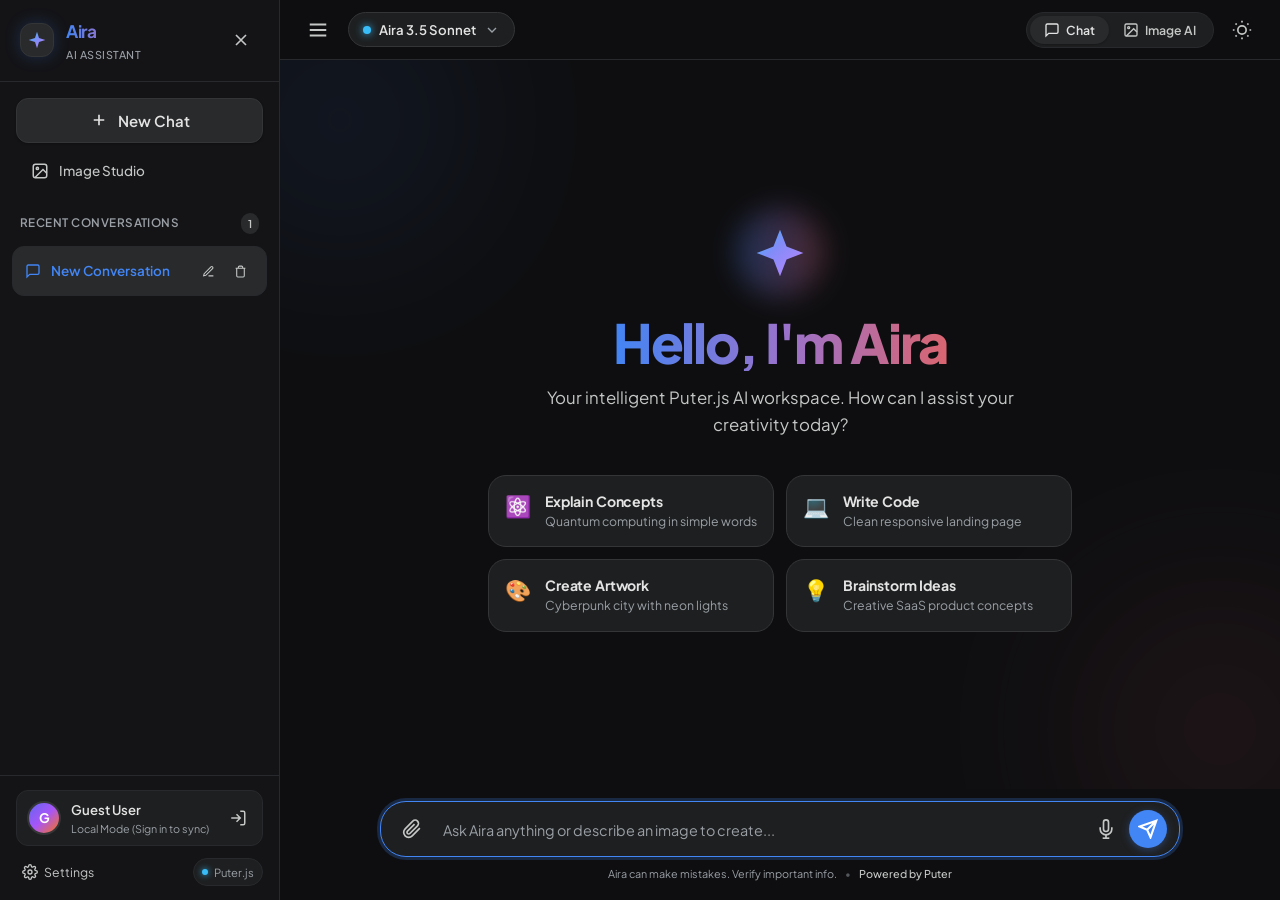
==== index.html @ 578ddb14 "feat: initialize Android project structure Set up the Android module with essential Gradle configura" ====
<!DOCTYPE html>
<html lang="en" data-theme="dark">
<head>
  <meta charset="UTF-8">
  <meta name="viewport" content="width=device-width, initial-scale=1.0, maximum-scale=1.0, user-scalable=no, viewport-fit=cover">
  <title>Aira - Intelligent AI Assistant</title>
  <meta name="description" content="Aira - Modern AI Chat & Image Generation powered by Puter.js by Developer Rauf">
  <meta name="theme-color" content="#0d1117">
  <link rel="preconnect" href="https://fonts.googleapis.com">
  <link rel="preconnect" href="https://fonts.gstatic.com" crossorigin>
  <link href="https://fonts.googleapis.com/css2?family=Plus+Jakarta+Sans:wght@300;400;500;600;700;800&family=JetBrains+Mono:wght@400;500;600&display=swap" rel="stylesheet">
  <!-- Highlight.js for Code Highlighting -->
  <link rel="stylesheet" href="https://cdnjs.cloudflare.com/ajax/libs/highlight.js/11.9.0/styles/github-dark-dimmed.min.css">
  <script src="https://cdnjs.cloudflare.com/ajax/libs/highlight.js/11.9.0/highlight.min.js"></script>
  <!-- Marked.js for Markdown Rendering -->
  <script src="https://cdn.jsdelivr.net/npm/marked/marked.min.js"></script>
  <!-- Puter.js SDK -->
  <script src="https://js.puter.com/v2/"></script>
  <link rel="stylesheet" href="style.css">
</head>
<body>
  <div class="app-layout" id="appLayout">
    <!-- Mobile Sidebar Backdrop -->
    <div class="sidebar-backdrop" id="sidebarBackdrop"></div>

    <!-- LEFT SIDEBAR -->
    <aside class="sidebar" id="sidebar">
      <!-- Sidebar Header -->
      <div class="sidebar-header">
        <div class="brand-container">
          <div class="brand-spark">
            <svg viewBox="0 0 24 24" fill="none" xmlns="http://www.w3.org/2000/svg" class="spark-icon">
              <path d="M12 2L14.4 9.6L22 12L14.4 14.4L12 22L9.6 14.4L2 12L9.6 9.6L12 2Z" fill="url(#sparkGradient)"/>
              <defs>
                <linearGradient id="sparkGradient" x1="2" y1="2" x2="22" y2="22" gradientUnits="userSpaceOnUse">
                  <stop stop-color="#38bdf8"/>
                  <stop offset="0.5" stop-color="#818cf8"/>
                  <stop offset="1" stop-color="#c084fc"/>
                </linearGradient>
              </defs>
            </svg>
          </div>
          <div class="brand-text">
            <div class="brand-title">Aira</div>
            <span class="brand-subtitle">AI Assistant</span>
          </div>
        </div>
        <button class="icon-btn sidebar-close-btn" id="closeSidebarBtn" title="Close sidebar" aria-label="Close sidebar">
          <svg viewBox="0 0 24 24" width="20" height="20" stroke="currentColor" stroke-width="2" fill="none"><path d="M18 6L6 18M6 6l12 12"/></svg>
        </button>
      </div>

      <!-- Action Buttons -->
      <div class="sidebar-actions">
        <button class="new-chat-btn" id="newChatBtn" data-test-tag="new_chat_button">
          <svg viewBox="0 0 24 24" width="18" height="18" fill="none" stroke="currentColor" stroke-width="2.2"><path d="M12 5v14M5 12h14"/></svg>
          <span>New Chat</span>
        </button>
        <button class="quick-action-btn" id="sidebarImageGenBtn" title="Create Images with AI">
          <svg viewBox="0 0 24 24" width="18" height="18" fill="none" stroke="currentColor" stroke-width="2"><rect x="3" y="3" width="18" height="18" rx="3"/><circle cx="8.5" cy="8.5" r="1.5"/><path d="M21 15l-5-5L5 21"/></svg>
          <span>Image Studio</span>
        </button>
      </div>

      <!-- Chat History Section -->
      <div class="sidebar-section-title">
        <span>Recent Conversations</span>
        <span class="chat-count-badge" id="chatCountBadge">0</span>
      </div>

      <div class="conversations-list" id="conversationsList">
        <!-- Dynamic conversations loaded here -->
        <div class="empty-history" id="emptyHistory">
          <svg viewBox="0 0 24 24" width="28" height="28" stroke="currentColor" stroke-width="1.5" fill="none" opacity="0.4"><path d="M21 15a2 2 0 0 1-2 2H7l-4 4V5a2 2 0 0 1 2-2h14a2 2 0 0 1 2 2z"/></svg>
          <p>No conversations yet</p>
          <small>Start chatting with Aira</small>
        </div>
      </div>

      <!-- Sidebar Footer / Account -->
      <div class="sidebar-footer">
        <div class="user-profile-card" id="userProfileCard">
          <div class="user-avatar" id="userAvatar">
            <span id="userAvatarLetter">A</span>
          </div>
          <div class="user-info">
            <div class="user-name" id="userName">Guest User</div>
            <div class="user-status" id="userStatus">Puter Cloud Offline</div>
          </div>
          <button class="icon-btn sm" id="authActionBtn" title="Sign In / Account" aria-label="Account">
            <svg viewBox="0 0 24 24" width="18" height="18" stroke="currentColor" stroke-width="2" fill="none"><path d="M15 3h4a2 2 0 0 1 2 2v14a2 2 0 0 1-2 2h-4M10 17l5-5-5-5M15 12H3"/></svg>
          </button>
        </div>

        <div class="sidebar-bottom-row">
          <button class="footer-action-btn" id="openSettingsBtn" data-test-tag="settings_button">
            <svg viewBox="0 0 24 24" width="16" height="16" stroke="currentColor" stroke-width="2" fill="none"><circle cx="12" cy="12" r="3"/><path d="M19.4 15a1.65 1.65 0 0 0 .33 1.82l.06.06a2 2 0 0 1 0 2.83 2 2 0 0 1-2.83 0l-.06-.06a1.65 1.65 0 0 0-1.82-.33 1.65 1.65 0 0 0-1 1.51V21a2 2 0 0 1-2 2 2 2 0 0 1-2-2v-.09A1.65 1.65 0 0 0 9 19.4a1.65 1.65 0 0 0-1.82.33l-.06.06a2 2 0 0 1-2.83 0 2 2 0 0 1 0-2.83l.06-.06a1.65 1.65 0 0 0 .33-1.82 1.65 1.65 0 0 0-1.51-1H3a2 2 0 0 1-2-2 2 2 0 0 1 2-2h.09A1.65 1.65 0 0 0 4.6 9a1.65 1.65 0 0 0-.33-1.82l-.06-.06a2 2 0 0 1 0-2.83 2 2 0 0 1 2.83 0l.06.06a1.65 1.65 0 0 0 1.82.33H9a1.65 1.65 0 0 0 1-1.51V3a2 2 0 0 1 2-2 2 2 0 0 1 2 2v.09a1.65 1.65 0 0 0 1 1.51 1.65 1.65 0 0 0 1.82-.33l.06-.06a2 2 0 0 1 2.83 0 2 2 0 0 1 0 2.83l-.06.06a1.65 1.65 0 0 0-.33 1.82V9a1.65 1.65 0 0 0 1.51 1H21a2 2 0 0 1 2 2 2 2 0 0 1-2 2h-.09a1.65 1.65 0 0 0-1.51 1z"/></svg>
            <span>Settings</span>
          </button>
          <a href="https://developer.puter.com" target="_blank" rel="noopener noreferrer" class="puter-badge" title="Powered by Puter.js">
            <span class="puter-dot"></span>
            <span>Puter.js</span>
          </a>
        </div>
      </div>
    </aside>

    <!-- MAIN CHAT AREA -->
    <main class="main-content">
      <!-- Top Navbar -->
      <header class="top-nav">
        <div class="top-nav-left">
          <button class="icon-btn mobile-menu-btn" id="openSidebarBtn" aria-label="Open sidebar" data-test-tag="menu_button">
            <svg viewBox="0 0 24 24" width="22" height="22" stroke="currentColor" stroke-width="2" fill="none"><path d="M3 12h18M3 6h18M3 18h18"/></svg>
          </button>
          
          <!-- Model Selector Pill -->
          <div class="model-picker-dropdown" id="modelPickerContainer">
            <button class="model-select-btn" id="modelSelectBtn" data-test-tag="model_selector_button">
              <span class="model-indicator-glow"></span>
              <span class="model-current-name" id="currentModelDisplay">Aira 3.1 Pro</span>
              <svg viewBox="0 0 24 24" width="16" height="16" stroke="currentColor" stroke-width="2" fill="none" class="dropdown-chevron"><path d="M6 9l6 6 6-6"/></svg>
            </button>

            <!-- Dropdown Menu -->
            <div class="model-menu" id="modelMenu">
              <div class="model-menu-header">Select Aira Engine</div>
              <div class="model-options" id="modelOptionsList">
                <!-- Dynamically generated model options -->
              </div>
            </div>
          </div>
        </div>

        <div class="top-nav-right">
          <!-- Mode Tabs (Chat vs Image Studio) -->
          <div class="mode-tabs">
            <button class="mode-tab active" id="modeChatTab">
              <svg viewBox="0 0 24 24" width="16" height="16" stroke="currentColor" stroke-width="2" fill="none"><path d="M21 15a2 2 0 0 1-2 2H7l-4 4V5a2 2 0 0 1 2-2h14a2 2 0 0 1 2 2z"/></svg>
              <span>Chat</span>
            </button>
            <button class="mode-tab" id="modeImageTab">
              <svg viewBox="0 0 24 24" width="16" height="16" stroke="currentColor" stroke-width="2" fill="none"><rect x="3" y="3" width="18" height="18" rx="2"/><circle cx="8.5" cy="8.5" r="1.5"/><path d="M21 15l-5-5L5 21"/></svg>
              <span>Image AI</span>
            </button>
          </div>

          <button class="icon-btn theme-toggle-btn" id="themeToggleBtn" title="Toggle Theme" aria-label="Toggle Theme">
            <svg class="sun-icon" viewBox="0 0 24 24" width="20" height="20" stroke="currentColor" stroke-width="2" fill="none"><circle cx="12" cy="12" r="5"/><path d="M12 1v2M12 21v2M4.22 4.22l1.42 1.42M18.36 18.36l1.42 1.42M1 12h2M21 12h2M4.22 19.78l1.42-1.42M18.36 5.64l1.42-1.42"/></svg>
            <svg class="moon-icon" viewBox="0 0 24 24" width="20" height="20" stroke="currentColor" stroke-width="2" fill="none"><path d="M21 12.79A9 9 0 1 1 11.21 3 7 7 0 0 0 21 12.79z"/></svg>
          </button>
        </div>
      </header>

      <!-- Scrollable Message Canvas -->
      <div class="chat-canvas" id="chatCanvas">
        <!-- WELCOME HERO VIEW (Shown when no messages in active chat) -->
        <div class="welcome-container" id="welcomeContainer">
          <div class="welcome-spark-hero">
            <div class="spark-pulse-ring"></div>
            <svg viewBox="0 0 24 24" fill="none" class="welcome-spark-svg">
              <path d="M12 2L14.8 9.2L22 12L14.8 14.8L12 22L9.2 14.8L2 12L9.2 9.2L12 2Z" fill="url(#heroSparkGrad)"/>
              <defs>
                <linearGradient id="heroSparkGrad" x1="2" y1="2" x2="22" y2="22" gradientUnits="userSpaceOnUse">
                  <stop stop-color="#38bdf8"/>
                  <stop offset="0.4" stop-color="#818cf8"/>
                  <stop offset="1" stop-color="#c084fc"/>
                </linearGradient>
              </defs>
            </svg>
          </div>
          
          <h1 class="welcome-title">
            <span class="gradient-text">Hello, I'm Aira</span>
          </h1>
          <p class="welcome-subtitle">Your intelligent Puter.js AI workspace. How can I assist your creativity today?</p>

          <!-- Suggestion Cards -->
          <div class="suggestion-grid">
            <button class="suggestion-card" data-prompt="Explain quantum computing simply with real-world analogies">
              <div class="suggestion-icon">⚛️</div>
              <div class="suggestion-text">
                <div class="suggestion-heading">Explain Concepts</div>
                <div class="suggestion-desc">Quantum computing in simple words</div>
              </div>
            </button>
            <button class="suggestion-card" data-prompt="Write a modern responsive landing page layout in HTML and Tailwind CSS">
              <div class="suggestion-icon">💻</div>
              <div class="suggestion-text">
                <div class="suggestion-heading">Write Code</div>
                <div class="suggestion-desc">Clean responsive landing page</div>
              </div>
            </button>
            <button class="suggestion-card" data-prompt="Generate an ethereal futuristic cyberpunk city at dusk with neon lights and flying cars" data-mode="image">
              <div class="suggestion-icon">🎨</div>
              <div class="suggestion-text">
                <div class="suggestion-heading">Create Artwork</div>
                <div class="suggestion-desc">Cyberpunk city with neon lights</div>
              </div>
            </button>
            <button class="suggestion-card" data-prompt="Help me brainstorm 5 innovative SaaS business ideas for AI automation">
              <div class="suggestion-icon">💡</div>
              <div class="suggestion-text">
                <div class="suggestion-heading">Brainstorm Ideas</div>
                <div class="suggestion-desc">Creative SaaS product concepts</div>
              </div>
            </button>
          </div>
        </div>

        <!-- ACTIVE MESSAGES CONTAINER -->
        <div class="messages-container" id="messagesContainer">
          <!-- Messages will be dynamically rendered here -->
        </div>

        <!-- IMAGE GENERATION STUDIO VIEW -->
        <div class="image-studio-container" id="imageStudioContainer" style="display: none;">
          <div class="image-studio-header">
            <div class="studio-badge">
              <svg viewBox="0 0 24 24" width="16" height="16" fill="none" stroke="currentColor" stroke-width="2"><path d="M12 2v20M17 5H9.5a3.5 3.5 0 0 0 0 7h5a3.5 3.5 0 0 1 0 7H6"/></svg>
              <span>Puter txt2img Engine</span>
            </div>
            <h2>Aira Image Studio</h2>
            <p>Generate high quality visual assets directly to Puter Cloud storage.</p>
          </div>

          <div class="image-generator-form">
            <div class="img-prompt-box">
              <textarea id="imgPromptInput" placeholder="Describe the image you want to create in vivid detail..." rows="3"></textarea>
              <div class="img-prompt-actions">
                <div class="style-presets">
                  <button type="button" class="preset-pill active" data-style="">✨ Default</button>
                  <button type="button" class="preset-pill" data-style=", photorealistic, 8k resolution, cinematic lighting">📸 Photo</button>
                  <button type="button" class="preset-pill" data-style=", digital art, concept art, trending on artstation">🎨 Digital Art</button>
                  <button type="button" class="preset-pill" data-style=", 3D render, octane render, unreal engine 5">🧊 3D Render</button>
                  <button type="button" class="preset-pill" data-style=", anime style, vibrant colors, studio ghibli aesthetic">🌸 Anime</button>
                </div>
                <button class="primary-btn" id="generateImgBtn" data-test-tag="generate_image_button">
                  <svg viewBox="0 0 24 24" width="18" height="18" fill="none" stroke="currentColor" stroke-width="2"><polygon points="13 2 3 14 12 14 11 22 21 10 12 10 13 2"/></svg>
                  <span>Generate Image</span>
                </button>
              </div>
            </div>
          </div>

          <!-- Studio Gallery -->
          <div class="studio-gallery-section">
            <div class="gallery-title-bar">
              <h3>Generated Creations</h3>
              <span class="gallery-count" id="galleryCount">0 images</span>
            </div>
            <div class="image-gallery-grid" id="imageGalleryGrid">
              <!-- Dynamically populated -->
              <div class="empty-gallery" id="emptyGallery">
                <svg viewBox="0 0 24 24" width="36" height="36" stroke="currentColor" stroke-width="1.5" fill="none" opacity="0.3"><rect x="3" y="3" width="18" height="18" rx="2"/><circle cx="8.5" cy="8.5" r="1.5"/><path d="M21 15l-5-5L5 21"/></svg>
                <p>No generated images yet</p>
                <small>Enter a prompt above to create artwork with Puter.ai</small>
              </div>
            </div>
          </div>
        </div>
      </div>

      <!-- VOICE INPUT STATUS OVERLAY -->
      <div class="voice-status-bar" id="voiceStatusBar" style="display: none;">
        <div class="voice-wave-container">
          <div class="voice-bar"></div>
          <div class="voice-bar"></div>
          <div class="voice-bar"></div>
          <div class="voice-bar"></div>
          <div class="voice-bar"></div>
        </div>
        <span class="voice-status-text" id="voiceStatusText">Listening to your voice...</span>
        <button class="voice-stop-btn" id="cancelVoiceBtn" title="Stop listening">
          <svg viewBox="0 0 24 24" width="16" height="16" fill="currentColor"><rect x="6" y="6" width="12" height="12" rx="2"/></svg>
          <span>Done</span>
        </button>
      </div>

      <!-- COMPOSER BAR -->
      <div class="composer-container">
        <!-- Attachment Previews -->
        <div class="attachment-preview-bar" id="attachmentPreviewBar" style="display: none;">
          <div class="preview-thumbnail-wrap">
            <img id="imagePreviewThumb" src="" alt="Uploaded image">
            <button class="remove-attachment-btn" id="removeAttachmentBtn" title="Remove image">
              <svg viewBox="0 0 24 24" width="14" height="14" stroke="currentColor" stroke-width="2.5" fill="none"><path d="M18 6L6 18M6 6l12 12"/></svg>
            </button>
          </div>
          <span class="attachment-name" id="attachmentName">image.png</span>
        </div>

        <div class="composer-input-box">
          <!-- Hidden File Input for Image understanding -->
          <input type="file" id="fileUploadInput" accept="image/*" style="display: none;">
          
          <button class="composer-btn" id="attachFileBtn" title="Attach Image for OCR/Vision" aria-label="Attach Image" data-test-tag="attachment_button">
            <svg viewBox="0 0 24 24" width="20" height="20" stroke="currentColor" stroke-width="2" fill="none"><path d="M21.44 11.05l-9.19 9.19a6 6 0 0 1-8.49-8.49l9.19-9.19a4 4 0 0 1 5.66 5.66l-9.2 9.19a2 2 0 0 1-2.83-2.83l8.49-8.48"/></svg>
          </button>

          <!-- Main Chat Textarea -->
          <textarea 
            id="chatInput" 
            class="composer-textarea" 
            placeholder="Ask Aira anything or describe an image to create..." 
            rows="1" 
            data-test-tag="message_input"
          ></textarea>

          <div class="composer-actions-right">
            <!-- Voice Microphone Button -->
            <button class="composer-btn mic-btn" id="micBtn" title="Voice Input (Speech-to-Text)" aria-label="Microphone" data-test-tag="microphone_button">
              <svg viewBox="0 0 24 24" width="20" height="20" stroke="currentColor" stroke-width="2" fill="none"><path d="M12 1a3 3 0 0 0-3 3v8a3 3 0 0 0 6 0V4a3 3 0 0 0-3-3z"/><path d="M19 10v2a7 7 0 0 1-14 0v-2"/><line x1="12" y1="19" x2="12" y2="23"/><line x1="8" y1="23" x2="16" y2="23"/></svg>
            </button>

            <!-- Send / Stop Generation Button -->
            <button class="composer-btn send-btn" id="sendBtn" title="Send message" aria-label="Send message" data-test-tag="send_button">
              <svg class="send-icon" viewBox="0 0 24 24" width="20" height="20" fill="none" stroke="currentColor" stroke-width="2.5"><path d="M22 2L11 13M22 2l-7 20-4-9-9-4 20-7z"/></svg>
              <svg class="stop-icon" viewBox="0 0 24 24" width="18" height="18" fill="currentColor" style="display: none;"><rect x="5" y="5" width="14" height="14" rx="2"/></svg>
            </button>
          </div>
        </div>

        <!-- Composer Footer -->
        <div class="composer-footer-text">
          <span>Aira can make mistakes. Verify important info.</span>
          <span class="footer-separator">•</span>
          <a href="https://developer.puter.com" target="_blank" rel="noopener noreferrer" class="footer-puter-link">Powered by Puter</a>
        </div>
      </div>
    </main>
  </div>

  <!-- LIGHTBOX MODAL FOR IMAGES -->
  <div class="lightbox-modal" id="lightboxModal" style="display: none;">
    <div class="lightbox-backdrop" id="lightboxBackdrop"></div>
    <div class="lightbox-content">
      <button class="icon-btn lightbox-close-btn" id="lightboxCloseBtn" title="Close" aria-label="Close">
        <svg viewBox="0 0 24 24" width="20" height="20" stroke="currentColor" stroke-width="2" fill="none"><path d="M18 6L6 18M6 6l12 12"/></svg>
      </button>
      <img id="lightboxImg" src="" alt="Full view">
      <div class="lightbox-actions">
        <span class="lightbox-prompt" id="lightboxPrompt"></span>
        <button class="primary-btn sm" id="lightboxDownloadBtn">
          <svg viewBox="0 0 24 24" width="16" height="16" stroke="currentColor" stroke-width="2" fill="none"><path d="M21 15v4a2 2 0 0 1-2 2H5a2 2 0 0 1-2-2v-4M7 10l5 5 5-5M12 15V3"/></svg>
          <span>Download</span>
        </button>
      </div>
    </div>
  </div>

  <!-- SETTINGS MODAL -->
  <div class="modal-overlay" id="settingsModal" style="display: none;">
    <div class="modal-card">
      <div class="modal-header">
        <div class="modal-title-wrap">
          <svg viewBox="0 0 24 24" width="20" height="20" stroke="currentColor" stroke-width="2" fill="none"><circle cx="12" cy="12" r="3"/><path d="M19.4 15a1.65 1.65 0 0 0 .33 1.82l.06.06a2 2 0 0 1 0 2.83 2 2 0 0 1-2.83 0l-.06-.06a1.65 1.65 0 0 0-1.82-.33 1.65 1.65 0 0 0-1 1.51V21a2 2 0 0 1-2 2 2 2 0 0 1-2-2v-.09A1.65 1.65 0 0 0 9 19.4a1.65 1.65 0 0 0-1.82.33l-.06.06a2 2 0 0 1-2.83 0 2 2 0 0 1 0-2.83l.06-.06a1.65 1.65 0 0 0 .33-1.82 1.65 1.65 0 0 0-1.51-1H3a2 2 0 0 1-2-2 2 2 0 0 1 2-2h.09A1.65 1.65 0 0 0 4.6 9a1.65 1.65 0 0 0-.33-1.82l-.06-.06a2 2 0 0 1 0-2.83 2 2 0 0 1 2.83 0l.06.06a1.65 1.65 0 0 0 1.82.33H9a1.65 1.65 0 0 0 1-1.51V3a2 2 0 0 1 2-2 2 2 0 0 1 2 2v.09a1.65 1.65 0 0 0 1 1.51 1.65 1.65 0 0 0 1.82-.33l.06-.06a2 2 0 0 1 2.83 0 2 2 0 0 1 0 2.83l-.06.06a1.65 1.65 0 0 0-.33 1.82V9a1.65 1.65 0 0 0 1.51 1H21a2 2 0 0 1 2 2 2 2 0 0 1-2 2h-.09a1.65 1.65 0 0 0-1.51 1z"/></svg>
          <h3>Settings & Preferences</h3>
        </div>
        <button class="icon-btn modal-close-btn" id="closeSettingsModalBtn" title="Close" aria-label="Close">
          <svg viewBox="0 0 24 24" width="18" height="18" stroke="currentColor" stroke-width="2" fill="none"><path d="M18 6L6 18M6 6l12 12"/></svg>
        </button>
      </div>

      <div class="modal-body">
        <!-- Tab 1: Puter Cloud & Account -->
        <div class="settings-section">
          <h4 class="section-heading">Puter Account & Cloud Sync</h4>
          <div class="account-status-box" id="accountStatusBox">
            <div class="account-avatar-large" id="settingsAvatarLarge">A</div>
            <div class="account-details">
              <div class="account-name-lg" id="settingsUserName">Guest (Local Mode)</div>
              <div class="account-sub" id="settingsUserStatus">Sign in with Puter to sync chats across devices</div>
            </div>
            <button class="primary-btn sm" id="settingsAuthBtn">Sign In with Puter</button>
          </div>
        </div>

        <!-- Tab 2: Appearance & Theme -->
        <div class="settings-section">
          <h4 class="section-heading">Appearance</h4>
          <div class="setting-row">
            <div>
              <div class="setting-label">Theme Mode</div>
              <div class="setting-hint">Choose between dark, light, or system appearance</div>
            </div>
            <div class="theme-picker-group">
              <button class="theme-choice-btn active" data-theme-val="dark">Dark</button>
              <button class="theme-choice-btn" data-theme-val="light">Light</button>
              <button class="theme-choice-btn" data-theme-val="system">System</button>
            </div>
          </div>
        </div>

        <!-- Tab 3: Default AI Model -->
        <div class="settings-section">
          <h4 class="section-heading">Default AI Engine</h4>
          <div class="setting-row">
            <div>
              <div class="setting-label">Selected Model</div>
              <div class="setting-hint">Puter.ai engine utilized for new conversations</div>
            </div>
            <select class="settings-select" id="settingsDefaultModelSelect">
              <!-- Dynamically filled -->
            </select>
          </div>
          <div class="setting-row">
            <div>
              <div class="setting-label">System Persona</div>
              <div class="setting-hint">Custom instructions to shape Aira's behavior</div>
            </div>
          </div>
          <textarea class="settings-textarea" id="settingsSystemPrompt" rows="2" placeholder="e.g., You are Aira, a brilliant, concise, and helpful AI assistant..."></textarea>
        </div>

        <!-- Tab 4: Voice & Speech -->
        <div class="settings-section">
          <h4 class="section-heading">Voice & Audio</h4>
          <div class="setting-row">
            <div>
              <div class="setting-label">Auto-Play Voice Responses</div>
              <div class="setting-hint">Automatically speak AI responses via Puter txt2speech</div>
            </div>
            <label class="toggle-switch">
              <input type="checkbox" id="settingsAutoSpeechToggle">
              <span class="slider"></span>
            </label>
          </div>
          <div class="setting-row">
            <div>
              <div class="setting-label">Voice Speech Rate</div>
              <div class="setting-hint" id="speechRateLabel">1.0x Normal Speed</div>
            </div>
            <input type="range" min="0.75" max="1.5" step="0.05" value="1.0" class="range-slider" id="settingsSpeechRate">
          </div>
        </div>

        <!-- Tab 5: Data & Storage -->
        <div class="settings-section">
          <h4 class="section-heading">Cloud Storage & Data Management</h4>
          <div class="data-actions-grid">
            <button class="secondary-btn" id="exportDataBtn">
              <svg viewBox="0 0 24 24" width="16" height="16" stroke="currentColor" stroke-width="2" fill="none"><path d="M21 15v4a2 2 0 0 1-2 2H5a2 2 0 0 1-2-2v-4M7 10l5 5 5-5M12 15V3"/></svg>
              <span>Export Chats (JSON)</span>
            </button>
            <button class="secondary-btn" id="syncPuterKvBtn">
              <svg viewBox="0 0 24 24" width="16" height="16" stroke="currentColor" stroke-width="2" fill="none"><path d="M21.5 2v6h-6M21.34 15.57a10 10 0 1 1-.57-8.38l5.67-5.67"/></svg>
              <span>Sync with Puter KV</span>
            </button>
          </div>
          <div class="setting-row danger-row">
            <div>
              <div class="setting-label danger-text">Clear All Conversations</div>
              <div class="setting-hint">Permanently delete all chat histories</div>
            </div>
            <button class="danger-btn sm" id="clearAllChatsBtn">Clear All</button>
          </div>
        </div>

        <!-- Tab 6: About Aira -->
        <div class="settings-section about-section">
          <h4 class="section-heading">About Aira</h4>
          <div class="about-card">
            <div class="about-header">
              <div class="brand-spark sm">
                <svg viewBox="0 0 24 24" fill="none" class="spark-icon"><path d="M12 2L14.4 9.6L22 12L14.4 14.4L12 22L9.6 14.4L2 12L9.6 9.6L12 2Z" fill="url(#aboutSparkGrad)"/><defs><linearGradient id="aboutSparkGrad" x1="2" y1="2" x2="22" y2="22" gradientUnits="userSpaceOnUse"><stop stop-color="#38bdf8"/><stop offset="1" stop-color="#c084fc"/></linearGradient></defs></svg>
              </div>
              <div>
                <strong>Aira AI Assistant v1.0.0</strong>
                <div class="developer-tag">Developer: <span>Rauf</span></div>
              </div>
            </div>
            <p class="about-text">Aira is a modern AI workspace powered by the official Puter.js SDK. Provides real-time streaming conversations, multi-model selection, voice input/output, OCR vision analysis, image synthesis, and cloud storage.</p>
            <div class="about-links">
              <a href="https://developer.puter.com" target="_blank" rel="noopener noreferrer" class="link-btn">Puter.js Documentation</a>
              <a href="https://puter.com" target="_blank" rel="noopener noreferrer" class="link-btn">Puter Cloud</a>
            </div>
          </div>
        </div>
      </div>
    </div>
  </div>

  <!-- TOAST NOTIFICATION CONTAINER -->
  <div class="toast-container" id="toastContainer"></div>

  <script src="app.js"></script>
</body>
</html>
---- style.css ----
/* ==========================================================================
   AIRA AI - GOOGLE GEMINI INSPIRED MODERN STYLESHEET
   Developer: Rauf | Powered by Puter.js
   ========================================================================== */

:root {
  --font-sans: 'Plus Jakarta Sans', -apple-system, BlinkMacSystemFont, 'Segoe UI', Roboto, sans-serif;
  --font-mono: 'JetBrains Mono', Consolas, Monaco, monospace;

  /* Color Palette - Bold Typography Dark Theme (Default) */
  --bg-app: #0E0E10;
  --bg-sidebar: #141417;
  --bg-surface: #1E1F20;
  --bg-surface-elevated: #282A2C;
  --bg-surface-hover: #2E2F30;
  --bg-composer: #1E1F20;
  --border-subtle: #27292C;
  --border-focus: #4285F4;
  --border-strong: #333537;

  --text-primary: #E3E3E3;
  --text-secondary: #C4C7C5;
  --text-muted: #9AA0A6;
  --text-inverse: #ffffff;

  --accent-primary: #4285F4;
  --accent-gradient: linear-gradient(90deg, #4285F4 0%, #9B72CB 52%, #D96570 100%);
  --accent-glow: rgba(66, 133, 244, 0.22);
  --accent-user-msg: #282A2C;
  --avatar-gradient: linear-gradient(135deg, #6366F1 0%, #A855F7 50%, #F97316 100%);

  --danger: #f85149;
  --danger-bg: rgba(248, 81, 73, 0.12);
  --success: #3fb950;
  --warning: #d29922;

  --radius-sm: 8px;
  --radius-md: 12px;
  --radius-lg: 18px;
  --radius-xl: 24px;
  --radius-full: 9999px;

  --shadow-sm: 0 1px 2px rgba(0, 0, 0, 0.25);
  --shadow-md: 0 4px 16px rgba(0, 0, 0, 0.35);
  --shadow-lg: 0 12px 32px rgba(0, 0, 0, 0.5);

  --transition: all 0.18s cubic-bezier(0.16, 1, 0.3, 1);
  --sidebar-width: 280px;
}

[data-theme="light"] {
  --bg-app: #F8F9FA;
  --bg-sidebar: #FFFFFF;
  --bg-surface: #FFFFFF;
  --bg-surface-elevated: #F1F3F4;
  --bg-surface-hover: #E8EAED;
  --bg-composer: #FFFFFF;
  --border-subtle: #E8EAED;
  --border-focus: #1A73E8;
  --border-strong: #DADCE0;

  --text-primary: #202124;
  --text-secondary: #5F6368;
  --text-muted: #80868B;
  --text-inverse: #FFFFFF;

  --accent-primary: #1A73E8;
  --accent-gradient: linear-gradient(90deg, #1A73E8 0%, #8430CE 52%, #D93025 100%);
  --accent-glow: rgba(26, 115, 232, 0.16);
  --accent-user-msg: #E8F0FE;
  --avatar-gradient: linear-gradient(135deg, #4F46E5 0%, #9333EA 50%, #EA580C 100%);

  --danger: #d93025;
  --danger-bg: #fce8e6;
  --success: #1e8e3e;
  --warning: #f9ab00;

  --shadow-sm: 0 1px 3px rgba(0, 0, 0, 0.06);
  --shadow-md: 0 4px 12px rgba(0, 0, 0, 0.08);
  --shadow-lg: 0 12px 28px rgba(0, 0, 0, 0.12);
}

/* ==========================================================================
   Base & Resets
   ========================================================================== */
* {
  margin: 0;
  padding: 0;
  box-sizing: border-box;
  -webkit-tap-highlight-color: transparent;
}

html, body {
  width: 100%;
  height: 100%;
  font-family: var(--font-sans);
  background-color: var(--bg-app);
  color: var(--text-primary);
  overflow: hidden;
  font-size: 15px;
  line-height: 1.6;
}

button, input, textarea, select {
  font-family: inherit;
  font-size: inherit;
  color: inherit;
}

a {
  color: var(--accent-primary);
  text-decoration: none;
}
a:hover {
  text-decoration: underline;
}

/* Custom Scrollbars */
::-webkit-scrollbar {
  width: 6px;
  height: 6px;
}
::-webkit-scrollbar-track {
  background: transparent;
}
::-webkit-scrollbar-thumb {
  background: var(--border-strong);
  border-radius: var(--radius-full);
}
::-webkit-scrollbar-thumb:hover {
  background: var(--text-muted);
}

/* ==========================================================================
   Layout
   ========================================================================== */
.app-layout {
  display: flex;
  width: 100vw;
  height: 100vh;
  height: 100dvh;
  position: relative;
  overflow: hidden;
  background-color: var(--bg-app);
}

/* ==========================================================================
   Left Sidebar
   ========================================================================== */
.sidebar {
  width: var(--sidebar-width);
  min-width: var(--sidebar-width);
  height: 100%;
  background-color: var(--bg-sidebar);
  border-right: 1px solid var(--border-subtle);
  display: flex;
  flex-direction: column;
  z-index: 100;
  transition: transform 0.3s cubic-bezier(0.16, 1, 0.3, 1);
}

.sidebar-backdrop {
  display: none;
  position: fixed;
  inset: 0;
  background: rgba(0, 0, 0, 0.6);
  backdrop-filter: blur(4px);
  z-index: 99;
  opacity: 0;
  transition: opacity 0.25s ease;
}

.sidebar-header {
  padding: 18px 20px;
  display: flex;
  align-items: center;
  justify-content: space-between;
  border-bottom: 1px solid var(--border-subtle);
}

.brand-container {
  display: flex;
  align-items: center;
  gap: 12px;
}

.brand-spark {
  width: 34px;
  height: 34px;
  border-radius: var(--radius-md);
  background: var(--bg-surface-elevated);
  display: flex;
  align-items: center;
  justify-content: center;
  border: 1px solid var(--border-strong);
  box-shadow: 0 0 16px var(--accent-glow);
}
.brand-spark.sm {
  width: 28px;
  height: 28px;
}
.spark-icon {
  width: 20px;
  height: 20px;
}

.brand-text {
  display: flex;
  flex-direction: column;
}
.brand-title {
  font-size: 1.15rem;
  font-weight: 700;
  letter-spacing: -0.02em;
  background: var(--accent-gradient);
  -webkit-background-clip: text;
  -webkit-text-fill-color: transparent;
}
.brand-subtitle {
  font-size: 0.72rem;
  color: var(--text-muted);
  font-weight: 500;
  text-transform: uppercase;
  letter-spacing: 0.05em;
}

.sidebar-close-btn {
  display: none;
}

/* Sidebar Actions */
.sidebar-actions {
  padding: 16px 16px 10px;
  display: flex;
  flex-direction: column;
  gap: 8px;
}

.new-chat-btn {
  display: flex;
  align-items: center;
  justify-content: center;
  gap: 10px;
  width: 100%;
  padding: 12px 16px;
  background: var(--bg-surface-elevated);
  color: var(--text-primary);
  border: 1px solid var(--border-strong);
  border-radius: var(--radius-md);
  font-weight: 600;
  cursor: pointer;
  transition: var(--transition);
  box-shadow: var(--shadow-sm);
}
.new-chat-btn:hover {
  background: var(--bg-surface-hover);
  border-color: var(--accent-primary);
  transform: translateY(-1px);
}

.quick-action-btn {
  display: flex;
  align-items: center;
  gap: 10px;
  width: 100%;
  padding: 10px 14px;
  background: transparent;
  color: var(--text-secondary);
  border: 1px solid transparent;
  border-radius: var(--radius-md);
  font-size: 0.9rem;
  font-weight: 500;
  cursor: pointer;
  transition: var(--transition);
}
.quick-action-btn:hover {
  background: var(--bg-surface-elevated);
  color: var(--text-primary);
}

.sidebar-section-title {
  padding: 12px 20px 6px;
  display: flex;
  align-items: center;
  justify-content: space-between;
  font-size: 0.78rem;
  font-weight: 600;
  text-transform: uppercase;
  letter-spacing: 0.04em;
  color: var(--text-muted);
}

.chat-count-badge {
  background: var(--bg-surface-elevated);
  padding: 2px 7px;
  border-radius: var(--radius-full);
  font-size: 0.72rem;
  color: var(--text-secondary);
}

.conversations-list {
  flex: 1;
  overflow-y: auto;
  padding: 6px 12px;
  display: flex;
  flex-direction: column;
  gap: 4px;
}

.conversation-item {
  display: flex;
  align-items: center;
  justify-content: space-between;
  padding: 10px 12px;
  border-radius: var(--radius-md);
  cursor: pointer;
  transition: var(--transition);
  color: var(--text-secondary);
  position: relative;
  font-size: 0.9rem;
}
.conversation-item:hover {
  background: var(--bg-surface);
  color: var(--text-primary);
}
.conversation-item.active {
  background: var(--bg-surface-elevated);
  color: var(--accent-primary);
  font-weight: 600;
  border: 1px solid var(--border-subtle);
}

.conv-title-wrap {
  display: flex;
  align-items: center;
  gap: 10px;
  flex: 1;
  min-width: 0;
}
.conv-title {
  white-space: nowrap;
  overflow: hidden;
  text-overflow: ellipsis;
  flex: 1;
}
.conv-actions {
  display: none;
  align-items: center;
  gap: 4px;
}
.conversation-item:hover .conv-actions,
.conversation-item.active .conv-actions {
  display: flex;
}

.empty-history {
  display: flex;
  flex-direction: column;
  align-items: center;
  justify-content: center;
  text-align: center;
  padding: 40px 16px;
  color: var(--text-muted);
  gap: 6px;
}
.empty-history p {
  font-size: 0.9rem;
  color: var(--text-secondary);
}

/* Sidebar Footer */
.sidebar-footer {
  padding: 14px 16px;
  border-top: 1px solid var(--border-subtle);
  display: flex;
  flex-direction: column;
  gap: 12px;
  background: var(--bg-sidebar);
}

.user-profile-card {
  display: flex;
  align-items: center;
  gap: 10px;
  padding: 8px 10px;
  background: var(--bg-surface);
  border: 1px solid var(--border-subtle);
  border-radius: var(--radius-md);
}
.user-avatar {
  width: 34px;
  height: 34px;
  border-radius: var(--radius-full);
  background: var(--avatar-gradient);
  border: 2px solid var(--border-strong);
  color: #fff;
  display: flex;
  align-items: center;
  justify-content: center;
  font-weight: 700;
  font-size: 0.88rem;
  flex-shrink: 0;
}
.user-info {
  flex: 1;
  min-width: 0;
}
.user-name {
  font-size: 0.88rem;
  font-weight: 600;
  white-space: nowrap;
  overflow: hidden;
  text-overflow: ellipsis;
}
.user-status {
  font-size: 0.72rem;
  color: var(--text-muted);
}

.sidebar-bottom-row {
  display: flex;
  align-items: center;
  justify-content: space-between;
}
.footer-action-btn {
  display: flex;
  align-items: center;
  gap: 6px;
  background: transparent;
  border: none;
  color: var(--text-secondary);
  font-size: 0.82rem;
  cursor: pointer;
  padding: 4px 6px;
  border-radius: var(--radius-sm);
  transition: var(--transition);
}
.footer-action-btn:hover {
  color: var(--text-primary);
  background: var(--bg-surface);
}

.puter-badge {
  display: flex;
  align-items: center;
  gap: 6px;
  font-size: 0.75rem;
  color: var(--text-muted);
  padding: 4px 8px;
  border-radius: var(--radius-full);
  background: var(--bg-surface);
  border: 1px solid var(--border-subtle);
}
.puter-dot {
  width: 6px;
  height: 6px;
  border-radius: 50%;
  background: #38bdf8;
  box-shadow: 0 0 6px #38bdf8;
}

/* ==========================================================================
   Main Content Area
   ========================================================================== */
.main-content {
  flex: 1;
  height: 100%;
  display: flex;
  flex-direction: column;
  position: relative;
  overflow: hidden;
  background: var(--bg-app);
}

/* Top Navbar */
.top-nav {
  height: 60px;
  min-height: 60px;
  padding: 0 20px;
  display: flex;
  align-items: center;
  justify-content: space-between;
  border-bottom: 1px solid var(--border-subtle);
  background: var(--bg-app);
  z-index: 10;
}

.top-nav-left {
  display: flex;
  align-items: center;
  gap: 12px;
}

.mobile-menu-btn {
  display: none;
}

/* Model Selector */
.model-picker-dropdown {
  position: relative;
}

.model-select-btn {
  display: flex;
  align-items: center;
  gap: 8px;
  padding: 8px 14px;
  background: var(--bg-surface);
  border: 1px solid var(--border-strong);
  border-radius: var(--radius-full);
  color: var(--text-primary);
  font-size: 0.88rem;
  font-weight: 600;
  cursor: pointer;
  transition: var(--transition);
}
.model-select-btn:hover {
  background: var(--bg-surface-elevated);
  border-color: var(--accent-primary);
}

.model-indicator-glow {
  width: 8px;
  height: 8px;
  border-radius: 50%;
  background: #38bdf8;
  box-shadow: 0 0 8px #38bdf8;
}

.dropdown-chevron {
  transition: transform 0.2s ease;
  color: var(--text-muted);
}
.model-select-btn.open .dropdown-chevron {
  transform: rotate(180deg);
}

.model-menu {
  position: absolute;
  top: calc(100% + 8px);
  left: 0;
  width: 280px;
  background: var(--bg-surface);
  border: 1px solid var(--border-strong);
  border-radius: var(--radius-lg);
  box-shadow: var(--shadow-lg);
  z-index: 50;
  display: none;
  overflow: hidden;
  animation: fadeInDown 0.15s ease-out;
}
.model-menu.open {
  display: block;
}

.model-menu-header {
  padding: 10px 16px;
  font-size: 0.75rem;
  text-transform: uppercase;
  letter-spacing: 0.05em;
  color: var(--text-muted);
  border-bottom: 1px solid var(--border-subtle);
}

.model-options {
  max-height: 320px;
  overflow-y: auto;
  padding: 6px;
}

.model-option-item {
  display: flex;
  flex-direction: column;
  padding: 10px 12px;
  border-radius: var(--radius-md);
  cursor: pointer;
  transition: var(--transition);
  margin-bottom: 2px;
}
.model-option-item:hover {
  background: var(--bg-surface-elevated);
}
.model-option-item.active {
  background: var(--bg-surface-elevated);
  border: 1px solid var(--accent-primary);
}

.model-option-top {
  display: flex;
  align-items: center;
  justify-content: space-between;
}
.model-opt-name {
  font-weight: 600;
  font-size: 0.88rem;
  color: var(--text-primary);
}
.model-opt-badge {
  font-size: 0.7rem;
  padding: 2px 6px;
  border-radius: var(--radius-sm);
  background: var(--bg-app);
  color: var(--accent-primary);
}
.model-opt-desc {
  font-size: 0.75rem;
  color: var(--text-muted);
  margin-top: 2px;
}

/* Top Nav Right */
.top-nav-right {
  display: flex;
  align-items: center;
  gap: 10px;
}

.mode-tabs {
  display: flex;
  background: var(--bg-surface);
  padding: 3px;
  border-radius: var(--radius-full);
  border: 1px solid var(--border-subtle);
}
.mode-tab {
  display: flex;
  align-items: center;
  gap: 6px;
  padding: 6px 14px;
  border-radius: var(--radius-full);
  background: transparent;
  border: none;
  color: var(--text-secondary);
  font-size: 0.82rem;
  font-weight: 600;
  cursor: pointer;
  transition: var(--transition);
}
.mode-tab.active {
  background: var(--bg-surface-elevated);
  color: var(--text-primary);
  box-shadow: var(--shadow-sm);
}

.theme-toggle-btn {
  position: relative;
}
[data-theme="dark"] .sun-icon { display: block; }
[data-theme="dark"] .moon-icon { display: none; }
[data-theme="light"] .sun-icon { display: none; }
[data-theme="light"] .moon-icon { display: block; }

/* ==========================================================================
   Chat Canvas & Messages
   ========================================================================== */
.chat-canvas {
  flex: 1;
  overflow-y: auto;
  padding: 24px 20px;
  display: flex;
  flex-direction: column;
  position: relative;
}

/* Ambient glow blobs in canvas background */
.chat-canvas::before {
  content: '';
  position: absolute;
  top: -60px;
  left: -60px;
  width: 240px;
  height: 240px;
  border-radius: 50%;
  background: #4285F4;
  opacity: 0.12;
  filter: blur(100px);
  pointer-events: none;
  z-index: 0;
}

.chat-canvas::after {
  content: '';
  position: absolute;
  bottom: -60px;
  right: -60px;
  width: 240px;
  height: 240px;
  border-radius: 50%;
  background: #D96570;
  opacity: 0.12;
  filter: blur(100px);
  pointer-events: none;
  z-index: 0;
}

/* Welcome Screen */
.welcome-container {
  max-width: 760px;
  margin: auto;
  display: flex;
  flex-direction: column;
  align-items: center;
  text-align: center;
  padding: 32px 16px;
  animation: fadeIn 0.4s ease-out;
  position: relative;
  z-index: 1;
}

.welcome-spark-hero {
  position: relative;
  width: 72px;
  height: 72px;
  margin-bottom: 24px;
  display: flex;
  align-items: center;
  justify-content: center;
}

.spark-pulse-ring {
  position: absolute;
  inset: -8px;
  border-radius: 50%;
  background: var(--accent-gradient);
  opacity: 0.3;
  filter: blur(14px);
  animation: pulseGlow 3s infinite alternate;
}

.welcome-spark-svg {
  width: 56px;
  height: 56px;
  position: relative;
  z-index: 2;
}

.welcome-title {
  font-size: clamp(2.8rem, 7vw, 3.6rem);
  font-weight: 800;
  letter-spacing: -0.04em;
  line-height: 1.08;
  margin-bottom: 14px;
}
.gradient-text {
  background: linear-gradient(90deg, #4285F4 0%, #9B72CB 52%, #D96570 100%);
  -webkit-background-clip: text;
  -webkit-text-fill-color: transparent;
  display: inline-block;
}

.welcome-subtitle {
  font-size: 1.12rem;
  color: var(--text-secondary);
  max-width: 520px;
  line-height: 1.6;
  margin-bottom: 36px;
}

/* Suggestion Grid */
.suggestion-grid {
  display: grid;
  grid-template-columns: repeat(2, 1fr);
  gap: 12px;
  width: 100%;
}

.suggestion-card {
  display: flex;
  align-items: flex-start;
  gap: 14px;
  padding: 16px;
  background: var(--bg-surface);
  border: 1px solid var(--border-strong);
  border-radius: var(--radius-lg);
  cursor: pointer;
  text-align: left;
  transition: transform 0.16s ease, background 0.16s ease, border-color 0.16s ease, box-shadow 0.16s ease;
}
.suggestion-card:hover {
  background: var(--bg-surface-elevated);
  border-color: var(--accent-primary);
  transform: translateY(-2px);
  box-shadow: var(--shadow-md);
}
.suggestion-card:active {
  transform: scale(0.96);
  background: var(--bg-surface-hover);
}

.suggestion-icon {
  font-size: 1.4rem;
  flex-shrink: 0;
}
.suggestion-heading {
  font-weight: 700;
  font-size: 0.94rem;
  letter-spacing: -0.01em;
  color: var(--text-primary);
}
.suggestion-desc {
  font-size: 0.82rem;
  color: var(--text-muted);
  margin-top: 3px;
  line-height: 1.4;
}

/* Messages Container */
.messages-container {
  max-width: 820px;
  width: 100%;
  margin: 0 auto;
  display: flex;
  flex-direction: column;
  gap: 24px;
  padding-bottom: 20px;
}

.message-row {
  display: flex;
  gap: 16px;
  width: 100%;
  animation: messageEnter 0.25s cubic-bezier(0.16, 1, 0.3, 1);
}

.message-row.user-row {
  justify-content: flex-end;
}

.message-avatar {
  width: 34px;
  height: 34px;
  border-radius: var(--radius-full);
  display: flex;
  align-items: center;
  justify-content: center;
  flex-shrink: 0;
  font-weight: 700;
  font-size: 0.85rem;
}
.message-avatar.ai-avatar {
  background: var(--bg-surface-elevated);
  border: 1px solid var(--border-strong);
}
.message-avatar.ai-avatar svg {
  width: 18px;
  height: 18px;
}
.message-avatar.user-avatar-tag {
  background: var(--accent-gradient);
  color: #fff;
}

.message-content-wrap {
  display: flex;
  flex-direction: column;
  max-width: 85%;
}
.user-row .message-content-wrap {
  align-items: flex-end;
}

.message-meta {
  display: flex;
  align-items: center;
  gap: 8px;
  margin-bottom: 6px;
  font-size: 0.76rem;
  color: var(--text-muted);
}
.message-author {
  font-weight: 600;
  color: var(--text-secondary);
}

.message-bubble {
  padding: 14px 18px;
  border-radius: var(--radius-lg);
  font-size: 0.96rem;
  line-height: 1.65;
  word-break: break-word;
}

.user-row .message-bubble {
  background: var(--accent-user-msg);
  color: var(--text-primary);
  border-radius: 18px 18px 4px 18px;
  border: 1px solid var(--border-subtle);
}

.ai-row .message-bubble {
  background: transparent;
  color: var(--text-primary);
  padding-left: 0;
  padding-top: 0;
}

/* Multimodal Image Attachment in Chat Bubble */
.chat-attachment-image {
  max-width: 280px;
  max-height: 280px;
  border-radius: var(--radius-md);
  margin-bottom: 10px;
  border: 1px solid var(--border-subtle);
  object-fit: cover;
  cursor: pointer;
  transition: var(--transition);
}
.chat-attachment-image:hover {
  opacity: 0.9;
  transform: scale(1.02);
}

/* Markdown Rendering in Messages */
.message-bubble p {
  margin-bottom: 12px;
}
.message-bubble p:last-child {
  margin-bottom: 0;
}
.message-bubble h1, .message-bubble h2, .message-bubble h3 {
  margin: 16px 0 8px;
  font-weight: 700;
}
.message-bubble ul, .message-bubble ol {
  margin: 8px 0 12px 24px;
}
.message-bubble li {
  margin-bottom: 4px;
}
.message-bubble blockquote {
  border-left: 3px solid var(--accent-primary);
  padding-left: 12px;
  margin: 12px 0;
  color: var(--text-secondary);
}
.message-bubble table {
  border-collapse: collapse;
  width: 100%;
  margin: 14px 0;
  font-size: 0.88rem;
}
.message-bubble th, .message-bubble td {
  border: 1px solid var(--border-strong);
  padding: 8px 12px;
  text-align: left;
}
.message-bubble th {
  background: var(--bg-surface-elevated);
}

/* Inline code */
.message-bubble :not(pre) > code {
  font-family: var(--font-mono);
  font-size: 0.86em;
  background: var(--bg-surface-elevated);
  padding: 2px 6px;
  border-radius: var(--radius-sm);
  color: #38bdf8;
  border: 1px solid var(--border-subtle);
}

/* Code Blocks */
.code-block-wrapper {
  margin: 14px 0;
  background: #0d1117;
  border: 1px solid var(--border-strong);
  border-radius: var(--radius-md);
  overflow: hidden;
}
.code-block-header {
  display: flex;
  align-items: center;
  justify-content: space-between;
  padding: 8px 14px;
  background: #161b22;
  border-bottom: 1px solid var(--border-subtle);
  font-family: var(--font-mono);
  font-size: 0.78rem;
  color: var(--text-secondary);
}
.code-copy-btn {
  display: flex;
  align-items: center;
  gap: 5px;
  background: transparent;
  border: none;
  color: var(--text-muted);
  cursor: pointer;
  font-size: 0.75rem;
  padding: 3px 8px;
  border-radius: var(--radius-sm);
  transition: var(--transition);
}
.code-copy-btn:hover {
  color: var(--text-primary);
  background: var(--bg-surface-elevated);
}

.code-block-wrapper pre {
  margin: 0;
  padding: 14px 16px;
  overflow-x: auto;
  font-family: var(--font-mono);
  font-size: 0.88rem;
  line-height: 1.5;
}
.code-block-wrapper code {
  font-family: inherit;
}

/* Message Actions Toolbar */
.message-actions-toolbar {
  display: flex;
  align-items: center;
  gap: 6px;
  margin-top: 8px;
}
.msg-action-btn {
  display: flex;
  align-items: center;
  gap: 5px;
  background: transparent;
  border: 1px solid transparent;
  color: var(--text-muted);
  padding: 4px 8px;
  border-radius: var(--radius-sm);
  font-size: 0.78rem;
  cursor: pointer;
  transition: var(--transition);
}
.msg-action-btn:hover {
  background: var(--bg-surface-elevated);
  border-color: var(--border-subtle);
  color: var(--text-primary);
}
.msg-action-btn.active {
  color: var(--accent-primary);
  background: var(--bg-surface-elevated);
}

/* Streaming Blinking Cursor */
.streaming-cursor {
  display: inline-block;
  width: 8px;
  height: 15px;
  background: var(--accent-primary);
  margin-left: 4px;
  vertical-align: middle;
  animation: blink 0.9s infinite;
  border-radius: 1px;
}

/* ==========================================================================
   Image Studio Section
   ========================================================================== */
.image-studio-container {
  max-width: 860px;
  width: 100%;
  margin: 0 auto;
  display: flex;
  flex-direction: column;
  gap: 28px;
  animation: fadeIn 0.3s ease-out;
}

.image-studio-header {
  text-align: center;
}
.studio-badge {
  display: inline-flex;
  align-items: center;
  gap: 6px;
  padding: 4px 12px;
  background: var(--bg-surface-elevated);
  border: 1px solid var(--border-strong);
  border-radius: var(--radius-full);
  font-size: 0.78rem;
  color: var(--accent-primary);
  margin-bottom: 12px;
}
.image-studio-header h2 {
  font-size: 1.8rem;
  font-weight: 700;
  margin-bottom: 6px;
}
.image-studio-header p {
  color: var(--text-secondary);
}

.image-generator-form {
  background: var(--bg-surface);
  border: 1px solid var(--border-strong);
  border-radius: var(--radius-lg);
  padding: 16px;
  box-shadow: var(--shadow-md);
}

.img-prompt-box textarea {
  width: 100%;
  background: var(--bg-app);
  border: 1px solid var(--border-subtle);
  border-radius: var(--radius-md);
  padding: 14px;
  color: var(--text-primary);
  resize: vertical;
  outline: none;
  font-size: 0.95rem;
}
.img-prompt-box textarea:focus {
  border-color: var(--border-focus);
}

.img-prompt-actions {
  display: flex;
  align-items: center;
  justify-content: space-between;
  margin-top: 12px;
  flex-wrap: wrap;
  gap: 12px;
}

.style-presets {
  display: flex;
  align-items: center;
  gap: 6px;
  flex-wrap: wrap;
}
.preset-pill {
  background: var(--bg-app);
  border: 1px solid var(--border-subtle);
  color: var(--text-secondary);
  padding: 6px 12px;
  border-radius: var(--radius-full);
  font-size: 0.78rem;
  cursor: pointer;
  transition: var(--transition);
}
.preset-pill:hover {
  background: var(--bg-surface-elevated);
  color: var(--text-primary);
}
.preset-pill.active {
  background: var(--bg-surface-elevated);
  border-color: var(--accent-primary);
  color: var(--accent-primary);
  font-weight: 600;
}

.studio-gallery-section {
  display: flex;
  flex-direction: column;
  gap: 14px;
}
.gallery-title-bar {
  display: flex;
  align-items: center;
  justify-content: space-between;
  border-bottom: 1px solid var(--border-subtle);
  padding-bottom: 8px;
}
.gallery-title-bar h3 {
  font-size: 1.1rem;
}
.gallery-count {
  font-size: 0.8rem;
  color: var(--text-muted);
}

.image-gallery-grid {
  display: grid;
  grid-template-columns: repeat(auto-fill, minmax(220px, 1fr));
  gap: 16px;
}

.gallery-card {
  position: relative;
  border-radius: var(--radius-md);
  overflow: hidden;
  background: var(--bg-surface);
  border: 1px solid var(--border-subtle);
  aspect-ratio: 1 / 1;
  group: true;
  cursor: pointer;
}
.gallery-card img {
  width: 100%;
  height: 100%;
  object-fit: cover;
  transition: transform 0.3s ease;
}
.gallery-card:hover img {
  transform: scale(1.04);
}
.gallery-overlay {
  position: absolute;
  inset: 0;
  background: linear-gradient(180deg, transparent 50%, rgba(0, 0, 0, 0.85) 100%);
  display: flex;
  flex-direction: column;
  justify-content: flex-end;
  padding: 12px;
  opacity: 0;
  transition: opacity 0.2s ease;
}
.gallery-card:hover .gallery-overlay {
  opacity: 1;
}
.gallery-prompt {
  font-size: 0.78rem;
  color: #fff;
  white-space: nowrap;
  overflow: hidden;
  text-overflow: ellipsis;
  margin-bottom: 6px;
}
.gallery-actions {
  display: flex;
  gap: 6px;
}

.empty-gallery {
  grid-column: 1 / -1;
  display: flex;
  flex-direction: column;
  align-items: center;
  justify-content: center;
  text-align: center;
  padding: 50px 20px;
  color: var(--text-muted);
  gap: 8px;
}

/* ==========================================================================
   Voice Status Bar
   ========================================================================== */
.voice-status-bar {
  position: absolute;
  top: 70px;
  left: 50%;
  transform: translateX(-50%);
  background: var(--bg-surface-elevated);
  border: 1px solid var(--accent-primary);
  box-shadow: 0 8px 24px var(--accent-glow);
  padding: 10px 20px;
  border-radius: var(--radius-full);
  display: flex;
  align-items: center;
  gap: 14px;
  z-index: 40;
  animation: fadeInDown 0.2s ease-out;
}

.voice-wave-container {
  display: flex;
  align-items: center;
  gap: 3px;
  height: 18px;
}
.voice-bar {
  width: 3px;
  height: 6px;
  background: var(--accent-primary);
  border-radius: 2px;
  animation: wave 1.2s infinite ease-in-out;
}
.voice-bar:nth-child(2) { animation-delay: 0.15s; }
.voice-bar:nth-child(3) { animation-delay: 0.3s; }
.voice-bar:nth-child(4) { animation-delay: 0.45s; }
.voice-bar:nth-child(5) { animation-delay: 0.6s; }

.voice-status-text {
  font-size: 0.85rem;
  font-weight: 500;
  color: var(--text-primary);
}

.voice-stop-btn {
  display: flex;
  align-items: center;
  gap: 4px;
  background: var(--danger-bg);
  color: var(--danger);
  border: 1px solid var(--danger);
  padding: 4px 10px;
  border-radius: var(--radius-full);
  font-size: 0.75rem;
  font-weight: 600;
  cursor: pointer;
}

/* ==========================================================================
   Composer Bar
   ========================================================================== */
.composer-container {
  padding: 12px 20px 18px;
  background: var(--bg-app);
  max-width: 840px;
  width: 100%;
  margin: 0 auto;
}

.attachment-preview-bar {
  display: flex;
  align-items: center;
  gap: 10px;
  margin-bottom: 8px;
  padding: 6px 12px;
  background: var(--bg-surface);
  border: 1px solid var(--border-subtle);
  border-radius: var(--radius-md);
  width: fit-content;
}
.preview-thumbnail-wrap {
  position: relative;
  width: 38px;
  height: 38px;
  border-radius: var(--radius-sm);
  overflow: hidden;
}
.preview-thumbnail-wrap img {
  width: 100%;
  height: 100%;
  object-fit: cover;
}
.remove-attachment-btn {
  position: absolute;
  inset: 0;
  background: rgba(0,0,0,0.6);
  border: none;
  color: #fff;
  display: flex;
  align-items: center;
  justify-content: center;
  opacity: 0;
  cursor: pointer;
  transition: opacity 0.2s ease;
}
.preview-thumbnail-wrap:hover .remove-attachment-btn {
  opacity: 1;
}
.attachment-name {
  font-size: 0.82rem;
  color: var(--text-secondary);
  max-width: 180px;
  white-space: nowrap;
  overflow: hidden;
  text-overflow: ellipsis;
}

.composer-input-box {
  display: flex;
  align-items: flex-end;
  gap: 8px;
  background: var(--bg-composer);
  border: 1px solid var(--border-strong);
  border-radius: 26px;
  padding: 8px 12px;
  box-shadow: var(--shadow-md);
  transition: border-color 0.2s ease, box-shadow 0.2s ease;
}
.composer-input-box:focus-within {
  border-color: var(--accent-primary);
  box-shadow: 0 0 0 3px var(--accent-glow);
}

.composer-textarea {
  flex: 1;
  background: transparent;
  border: none;
  outline: none;
  color: var(--text-primary);
  padding: 6px 4px;
  max-height: 160px;
  min-height: 24px;
  resize: none;
  font-size: 0.96rem;
  line-height: 1.5;
}
.composer-textarea::placeholder {
  color: var(--text-muted);
}

.composer-btn {
  width: 38px;
  height: 38px;
  border-radius: 50%;
  display: flex;
  align-items: center;
  justify-content: center;
  background: transparent;
  border: none;
  color: var(--text-secondary);
  cursor: pointer;
  transition: var(--transition);
  flex-shrink: 0;
}
.composer-btn:hover {
  background: var(--bg-surface-hover);
  color: var(--text-primary);
}

.composer-actions-right {
  display: flex;
  align-items: center;
  gap: 4px;
}

.mic-btn.recording {
  background: var(--danger-bg);
  color: var(--danger);
  animation: pulseMic 1.5s infinite;
}

.send-btn {
  background: var(--accent-primary);
  color: var(--text-inverse);
  box-shadow: 0 2px 8px rgba(66, 133, 244, 0.35);
}
.send-btn:hover {
  background: #3b78e7;
  color: #fff;
  transform: scale(1.05);
}
.send-btn:active {
  transform: scale(0.92);
}
.send-btn.generating {
  background: var(--danger);
  color: #fff;
}

.composer-footer-text {
  display: flex;
  align-items: center;
  justify-content: center;
  gap: 8px;
  margin-top: 8px;
  font-size: 0.72rem;
  color: var(--text-muted);
  text-align: center;
}
.footer-separator {
  opacity: 0.5;
}
.footer-puter-link {
  color: var(--text-secondary);
  font-weight: 500;
}
.footer-puter-link:hover {
  color: var(--accent-primary);
}

/* ==========================================================================
   Buttons & Generic Components
   ========================================================================== */
.icon-btn {
  width: 36px;
  height: 36px;
  border-radius: var(--radius-md);
  display: flex;
  align-items: center;
  justify-content: center;
  background: transparent;
  border: 1px solid transparent;
  color: var(--text-secondary);
  cursor: pointer;
  transition: var(--transition);
}
.icon-btn:hover {
  background: var(--bg-surface-elevated);
  color: var(--text-primary);
}
.icon-btn.sm {
  width: 28px;
  height: 28px;
}

.primary-btn {
  display: inline-flex;
  align-items: center;
  justify-content: center;
  gap: 8px;
  background: var(--accent-gradient);
  color: #fff;
  font-weight: 600;
  padding: 10px 18px;
  border-radius: var(--radius-md);
  border: none;
  cursor: pointer;
  transition: var(--transition);
  box-shadow: 0 4px 14px var(--accent-glow);
}
.primary-btn:hover {
  filter: brightness(1.1);
  transform: translateY(-1px);
}
.primary-btn.sm {
  padding: 6px 12px;
  font-size: 0.82rem;
}

.secondary-btn {
  display: inline-flex;
  align-items: center;
  justify-content: center;
  gap: 8px;
  background: var(--bg-surface-elevated);
  color: var(--text-primary);
  border: 1px solid var(--border-strong);
  font-weight: 500;
  padding: 10px 16px;
  border-radius: var(--radius-md);
  cursor: pointer;
  transition: var(--transition);
}
.secondary-btn:hover {
  background: var(--bg-surface-hover);
  border-color: var(--text-muted);
}

.danger-btn {
  background: var(--danger-bg);
  color: var(--danger);
  border: 1px solid var(--danger);
  font-weight: 600;
  padding: 8px 14px;
  border-radius: var(--radius-md);
  cursor: pointer;
  transition: var(--transition);
}
.danger-btn:hover {
  background: var(--danger);
  color: #fff;
}
.danger-btn.sm {
  padding: 6px 12px;
  font-size: 0.82rem;
}

/* ==========================================================================
   Modals & Lightbox
   ========================================================================== */
.modal-overlay {
  position: fixed;
  inset: 0;
  background: rgba(0, 0, 0, 0.7);
  backdrop-filter: blur(8px);
  z-index: 150;
  display: flex;
  align-items: center;
  justify-content: center;
  padding: 20px;
  animation: fadeIn 0.2s ease-out;
}

.modal-card {
  background: var(--bg-surface);
  border: 1px solid var(--border-strong);
  border-radius: var(--radius-xl);
  max-width: 600px;
  width: 100%;
  max-height: 85vh;
  display: flex;
  flex-direction: column;
  box-shadow: var(--shadow-lg);
  overflow: hidden;
}

.modal-header {
  padding: 18px 22px;
  display: flex;
  align-items: center;
  justify-content: space-between;
  border-bottom: 1px solid var(--border-subtle);
}
.modal-title-wrap {
  display: flex;
  align-items: center;
  gap: 10px;
  color: var(--text-primary);
}
.modal-title-wrap h3 {
  font-size: 1.15rem;
  font-weight: 700;
}

.modal-body {
  padding: 20px 22px;
  overflow-y: auto;
  display: flex;
  flex-direction: column;
  gap: 24px;
}

.settings-section {
  display: flex;
  flex-direction: column;
  gap: 12px;
}
.section-heading {
  font-size: 0.82rem;
  text-transform: uppercase;
  letter-spacing: 0.05em;
  color: var(--text-muted);
  font-weight: 700;
}

.setting-row {
  display: flex;
  align-items: center;
  justify-content: space-between;
  gap: 16px;
}
.setting-row.danger-row {
  padding-top: 10px;
  border-top: 1px dashed var(--border-subtle);
}
.setting-label {
  font-size: 0.92rem;
  font-weight: 600;
  color: var(--text-primary);
}
.danger-text {
  color: var(--danger);
}
.setting-hint {
  font-size: 0.78rem;
  color: var(--text-muted);
}

.theme-picker-group {
  display: flex;
  background: var(--bg-app);
  padding: 3px;
  border-radius: var(--radius-md);
  border: 1px solid var(--border-subtle);
}
.theme-choice-btn {
  padding: 6px 14px;
  border-radius: var(--radius-sm);
  background: transparent;
  border: none;
  font-size: 0.82rem;
  cursor: pointer;
  color: var(--text-secondary);
}
.theme-choice-btn.active {
  background: var(--bg-surface-elevated);
  color: var(--text-primary);
  font-weight: 600;
}

.settings-select {
  background: var(--bg-app);
  border: 1px solid var(--border-strong);
  color: var(--text-primary);
  padding: 8px 12px;
  border-radius: var(--radius-md);
  font-size: 0.88rem;
  outline: none;
}
.settings-textarea {
  background: var(--bg-app);
  border: 1px solid var(--border-strong);
  color: var(--text-primary);
  padding: 10px 12px;
  border-radius: var(--radius-md);
  font-size: 0.88rem;
  width: 100%;
  resize: vertical;
  outline: none;
}

/* Toggle switch */
.toggle-switch {
  position: relative;
  display: inline-block;
  width: 44px;
  height: 24px;
}
.toggle-switch input {
  opacity: 0;
  width: 0;
  height: 0;
}
.slider {
  position: absolute;
  cursor: pointer;
  inset: 0;
  background-color: var(--border-strong);
  transition: .3s;
  border-radius: 24px;
}
.slider:before {
  position: absolute;
  content: "";
  height: 18px;
  width: 18px;
  left: 3px;
  bottom: 3px;
  background-color: white;
  transition: .3s;
  border-radius: 50%;
}
input:checked + .slider {
  background-color: var(--accent-primary);
}
input:checked + .slider:before {
  transform: translateX(20px);
}

.range-slider {
  width: 140px;
  accent-color: var(--accent-primary);
}

.data-actions-grid {
  display: grid;
  grid-template-columns: 1fr 1fr;
  gap: 10px;
}

/* Account status box */
.account-status-box {
  display: flex;
  align-items: center;
  gap: 14px;
  padding: 14px;
  background: var(--bg-app);
  border: 1px solid var(--border-subtle);
  border-radius: var(--radius-lg);
}
.account-avatar-large {
  width: 44px;
  height: 44px;
  border-radius: var(--radius-full);
  background: var(--accent-gradient);
  color: #fff;
  display: flex;
  align-items: center;
  justify-content: center;
  font-size: 1.2rem;
  font-weight: 700;
}
.account-details {
  flex: 1;
}
.account-name-lg {
  font-weight: 700;
  font-size: 0.98rem;
}
.account-sub {
  font-size: 0.78rem;
  color: var(--text-muted);
}

/* About Card */
.about-card {
  padding: 16px;
  background: var(--bg-app);
  border: 1px solid var(--border-subtle);
  border-radius: var(--radius-lg);
}
.about-header {
  display: flex;
  align-items: center;
  gap: 12px;
  margin-bottom: 10px;
}
.developer-tag {
  font-size: 0.8rem;
  color: var(--text-secondary);
}
.developer-tag span {
  color: var(--accent-primary);
  font-weight: 600;
}
.about-text {
  font-size: 0.84rem;
  color: var(--text-secondary);
  line-height: 1.5;
  margin-bottom: 12px;
}
.about-links {
  display: flex;
  gap: 10px;
}
.link-btn {
  font-size: 0.8rem;
  padding: 4px 10px;
  border-radius: var(--radius-sm);
  background: var(--bg-surface-elevated);
  border: 1px solid var(--border-subtle);
  color: var(--accent-primary);
}

/* Lightbox Modal */
.lightbox-modal {
  position: fixed;
  inset: 0;
  z-index: 200;
  display: flex;
  align-items: center;
  justify-content: center;
}
.lightbox-backdrop {
  position: absolute;
  inset: 0;
  background: rgba(0,0,0,0.85);
  backdrop-filter: blur(8px);
}
.lightbox-content {
  position: relative;
  z-index: 201;
  max-width: 90vw;
  max-height: 90vh;
  display: flex;
  flex-direction: column;
  align-items: center;
}
.lightbox-content img {
  max-width: 85vw;
  max-height: 75vh;
  border-radius: var(--radius-lg);
  box-shadow: var(--shadow-lg);
  object-fit: contain;
}
.lightbox-close-btn {
  position: absolute;
  top: -45px;
  right: 0;
  background: rgba(255,255,255,0.2);
  color: #fff;
}
.lightbox-actions {
  display: flex;
  align-items: center;
  justify-content: space-between;
  width: 100%;
  margin-top: 14px;
  gap: 16px;
}
.lightbox-prompt {
  color: #fff;
  font-size: 0.88rem;
  white-space: nowrap;
  overflow: hidden;
  text-overflow: ellipsis;
  flex: 1;
}

/* ==========================================================================
   Toast Notifications
   ========================================================================== */
.toast-container {
  position: fixed;
  bottom: 24px;
  right: 24px;
  z-index: 250;
  display: flex;
  flex-direction: column;
  gap: 10px;
  pointer-events: none;
}
.toast {
  pointer-events: auto;
  background: var(--bg-surface-elevated);
  border: 1px solid var(--border-strong);
  color: var(--text-primary);
  padding: 12px 18px;
  border-radius: var(--radius-md);
  box-shadow: var(--shadow-lg);
  font-size: 0.88rem;
  display: flex;
  align-items: center;
  gap: 10px;
  animation: slideInUp 0.25s cubic-bezier(0.16, 1, 0.3, 1);
  max-width: 360px;
}
.toast.success { border-left: 4px solid var(--success); }
.toast.error { border-left: 4px solid var(--danger); }
.toast.info { border-left: 4px solid var(--accent-primary); }

/* ==========================================================================
   Animations
   ========================================================================== */
@keyframes fadeIn {
  from { opacity: 0; }
  to { opacity: 1; }
}
@keyframes fadeInDown {
  from { opacity: 0; transform: translateY(-8px); }
  to { opacity: 1; transform: translateY(0); }
}
@keyframes slideInUp {
  from { opacity: 0; transform: translateY(12px); }
  to { opacity: 1; transform: translateY(0); }
}
@keyframes messageEnter {
  from { opacity: 0; transform: translateY(8px); }
  to { opacity: 1; transform: translateY(0); }
}
@keyframes blink {
  0%, 100% { opacity: 1; }
  50% { opacity: 0; }
}
@keyframes pulseGlow {
  0% { transform: scale(0.95); opacity: 0.2; }
  100% { transform: scale(1.15); opacity: 0.45; }
}
@keyframes wave {
  0%, 100% { height: 4px; }
  50% { height: 16px; }
}
@keyframes pulseMic {
  0%, 100% { transform: scale(1); }
  50% { transform: scale(1.1); }
}

/* ==========================================================================
   Responsive Adaptations
   ========================================================================== */
@media (max-width: 768px) {
  .sidebar {
    position: fixed;
    top: 0;
    bottom: 0;
    left: 0;
    transform: translateX(-100%);
    box-shadow: var(--shadow-lg);
  }
  .sidebar.open {
    transform: translateX(0);
  }
  .sidebar-backdrop.open {
    display: block;
    opacity: 1;
  }
  .sidebar-close-btn {
    display: flex;
  }
  .mobile-menu-btn {
    display: flex;
  }

  .welcome-title {
    font-size: clamp(2.2rem, 8vw, 2.6rem);
    font-weight: 800;
    letter-spacing: -0.03em;
  }
  .suggestion-grid {
    grid-template-columns: 1fr;
  }
  .data-actions-grid {
    grid-template-columns: 1fr;
  }
  .toast-container {
    left: 20px;
    right: 20px;
    bottom: 20px;
  }
  .toast {
    max-width: 100%;
  }
}
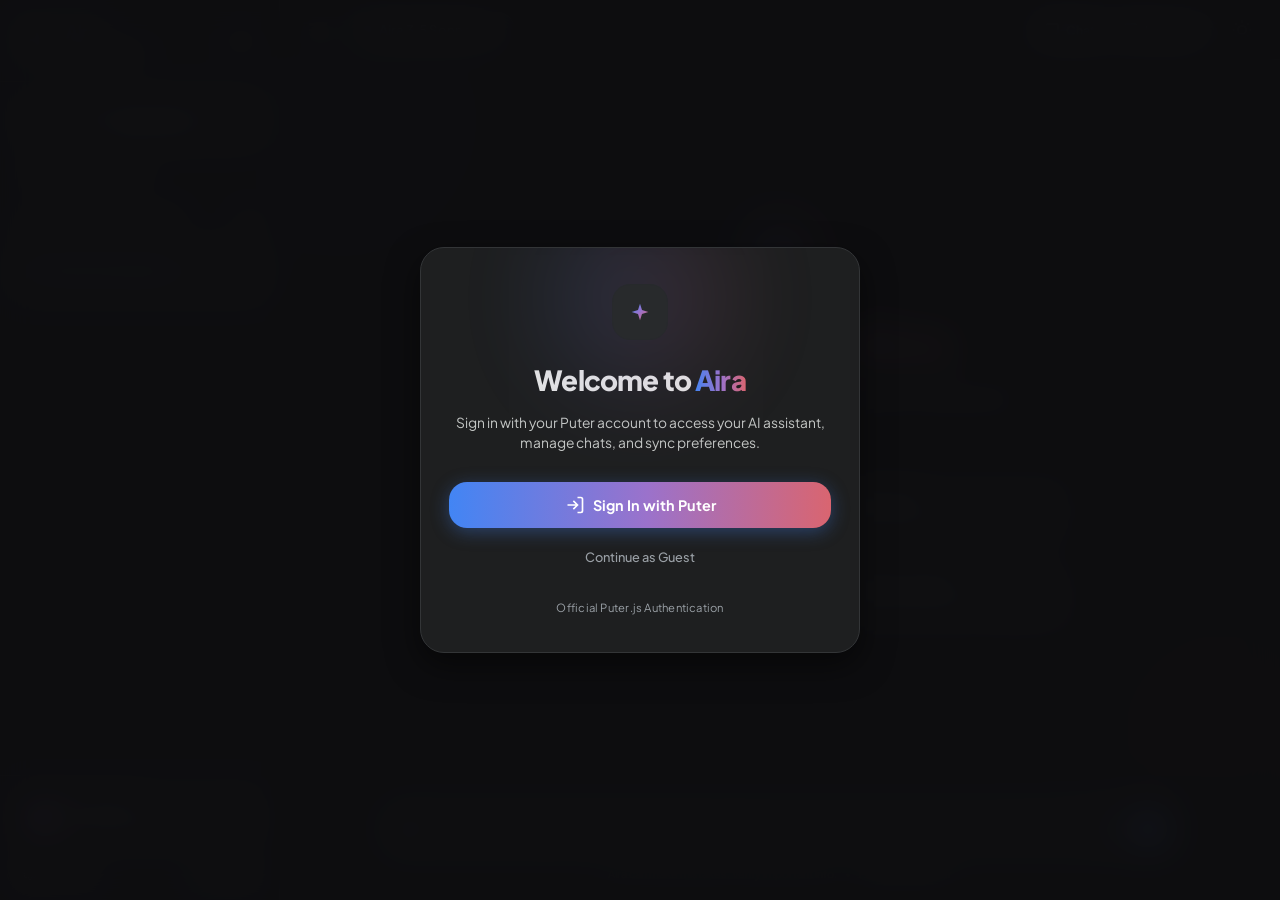
==== commit ccc32645: "feat: add dedicated login screen and profile UI Implement a dedicated login overlay and updated acco" ====
--- a/index.html
+++ b/index.html
@@ -363,13 +363,14 @@
       </div>
 
       <div class="modal-body">
-        <!-- Tab 1: Puter Cloud & Account -->
+        <!-- Tab 1: Profile & Account -->
         <div class="settings-section">
-          <h4 class="section-heading">Puter Account & Cloud Sync</h4>
+          <h4 class="section-heading">Profile & Account</h4>
           <div class="account-status-box" id="accountStatusBox">
-            <div class="account-avatar-large" id="settingsAvatarLarge">A</div>
+            <div class="account-avatar-large" id="settingsAvatarLarge">G</div>
             <div class="account-details">
-              <div class="account-name-lg" id="settingsUserName">Guest (Local Mode)</div>
+              <div class="account-name-lg" id="settingsUserName">Guest User</div>
+              <div class="account-email" id="settingsUserEmail">Email not available</div>
               <div class="account-sub" id="settingsUserStatus">Sign in with Puter to sync chats across devices</div>
             </div>
             <button class="primary-btn sm" id="settingsAuthBtn">Sign In with Puter</button>
@@ -481,6 +482,39 @@
     </div>
   </div>
 
+  <!-- AIRA LOGIN SCREEN (Shown when logged out) -->
+  <div class="login-screen-overlay" id="loginScreen" style="display: none;">
+    <div class="login-card">
+      <div class="login-brand-spark">
+        <svg viewBox="0 0 24 24" fill="none" class="spark-icon">
+          <path d="M12 2L14.4 9.6L22 12L14.4 14.4L12 22L9.6 14.4L2 12L9.6 9.6L12 2Z" fill="url(#loginSparkGrad)"/>
+          <defs>
+            <linearGradient id="loginSparkGrad" x1="2" y1="2" x2="22" y2="22" gradientUnits="userSpaceOnUse">
+              <stop stop-color="#4285F4"/>
+              <stop offset="0.5" stop-color="#9B72CB"/>
+              <stop offset="1" stop-color="#D96570"/>
+            </linearGradient>
+          </defs>
+        </svg>
+      </div>
+      <h2 class="login-title">Welcome to <span class="gradient-text">Aira</span></h2>
+      <p class="login-subtitle">Sign in with your Puter account to access your AI assistant, manage chats, and sync preferences.</p>
+      
+      <div class="login-actions">
+        <button class="primary-btn login-btn" id="loginScreenAuthBtn" data-test-tag="login_button">
+          <svg viewBox="0 0 24 24" width="20" height="20" stroke="currentColor" stroke-width="2" fill="none"><path d="M15 3h4a2 2 0 0 1 2 2v14a2 2 0 0 1-2 2h-4M10 17l5-5-5-5M15 12H3"/></svg>
+          <span>Sign In with Puter</span>
+        </button>
+        <button class="secondary-btn text-btn" id="loginGuestBtn" data-test-tag="guest_button">
+          <span>Continue as Guest</span>
+        </button>
+      </div>
+      <div class="login-footer-info">
+        <span>Official Puter.js Authentication</span>
+      </div>
+    </div>
+  </div>
+
   <!-- TOAST NOTIFICATION CONTAINER -->
   <div class="toast-container" id="toastContainer"></div>
 
--- a/style.css
+++ b/style.css
@@ -1734,24 +1734,135 @@
   width: 44px;
   height: 44px;
   border-radius: var(--radius-full);
-  background: var(--accent-gradient);
+  background: var(--avatar-gradient);
   color: #fff;
   display: flex;
   align-items: center;
   justify-content: center;
   font-size: 1.2rem;
   font-weight: 700;
+  flex-shrink: 0;
 }
 .account-details {
   flex: 1;
+  min-width: 0;
 }
 .account-name-lg {
   font-weight: 700;
   font-size: 0.98rem;
+  color: var(--text-primary);
+  white-space: nowrap;
+  overflow: hidden;
+  text-overflow: ellipsis;
+}
+.account-email {
+  font-size: 0.82rem;
+  color: var(--accent-primary);
+  font-weight: 500;
+  margin-top: 2px;
+  white-space: nowrap;
+  overflow: hidden;
+  text-overflow: ellipsis;
 }
 .account-sub {
-  font-size: 0.78rem;
+  font-size: 0.76rem;
   color: var(--text-muted);
+  margin-top: 2px;
+}
+
+/* Login Screen Overlay */
+.login-screen-overlay {
+  position: fixed;
+  inset: 0;
+  background: rgba(14, 14, 16, 0.96);
+  backdrop-filter: blur(16px);
+  z-index: 200;
+  display: flex;
+  align-items: center;
+  justify-content: center;
+  padding: 24px;
+  animation: fadeIn 0.3s ease-out;
+}
+.login-card {
+  background: var(--bg-surface);
+  border: 1px solid var(--border-strong);
+  border-radius: var(--radius-xl);
+  max-width: 440px;
+  width: 100%;
+  padding: 36px 28px;
+  text-align: center;
+  box-shadow: var(--shadow-lg);
+  position: relative;
+  overflow: hidden;
+}
+.login-card::before {
+  content: '';
+  position: absolute;
+  top: -40px;
+  left: 50%;
+  transform: translateX(-50%);
+  width: 180px;
+  height: 180px;
+  border-radius: 50%;
+  background: var(--accent-gradient);
+  opacity: 0.15;
+  filter: blur(50px);
+  pointer-events: none;
+}
+.login-brand-spark {
+  width: 56px;
+  height: 56px;
+  margin: 0 auto 18px;
+  border-radius: var(--radius-lg);
+  background: var(--bg-surface-elevated);
+  border: 1px solid var(--border-subtle);
+  display: flex;
+  align-items: center;
+  justify-content: center;
+  position: relative;
+}
+.login-title {
+  font-size: 1.85rem;
+  font-weight: 800;
+  letter-spacing: -0.03em;
+  margin-bottom: 10px;
+  color: var(--text-primary);
+}
+.login-subtitle {
+  font-size: 0.92rem;
+  color: var(--text-secondary);
+  line-height: 1.5;
+  margin-bottom: 28px;
+}
+.login-actions {
+  display: flex;
+  flex-direction: column;
+  gap: 12px;
+}
+.login-btn {
+  width: 100%;
+  padding: 13px 20px;
+  font-size: 0.96rem;
+  font-weight: 700;
+  border-radius: var(--radius-lg);
+  box-shadow: 0 4px 18px rgba(66, 133, 244, 0.35);
+}
+.text-btn {
+  background: transparent;
+  border-color: transparent;
+  color: var(--text-muted);
+  font-size: 0.85rem;
+  padding: 8px 12px;
+}
+.text-btn:hover {
+  background: var(--bg-surface-elevated);
+  color: var(--text-secondary);
+}
+.login-footer-info {
+  margin-top: 24px;
+  font-size: 0.75rem;
+  color: var(--text-muted);
+  letter-spacing: 0.02em;
 }
 
 /* About Card */
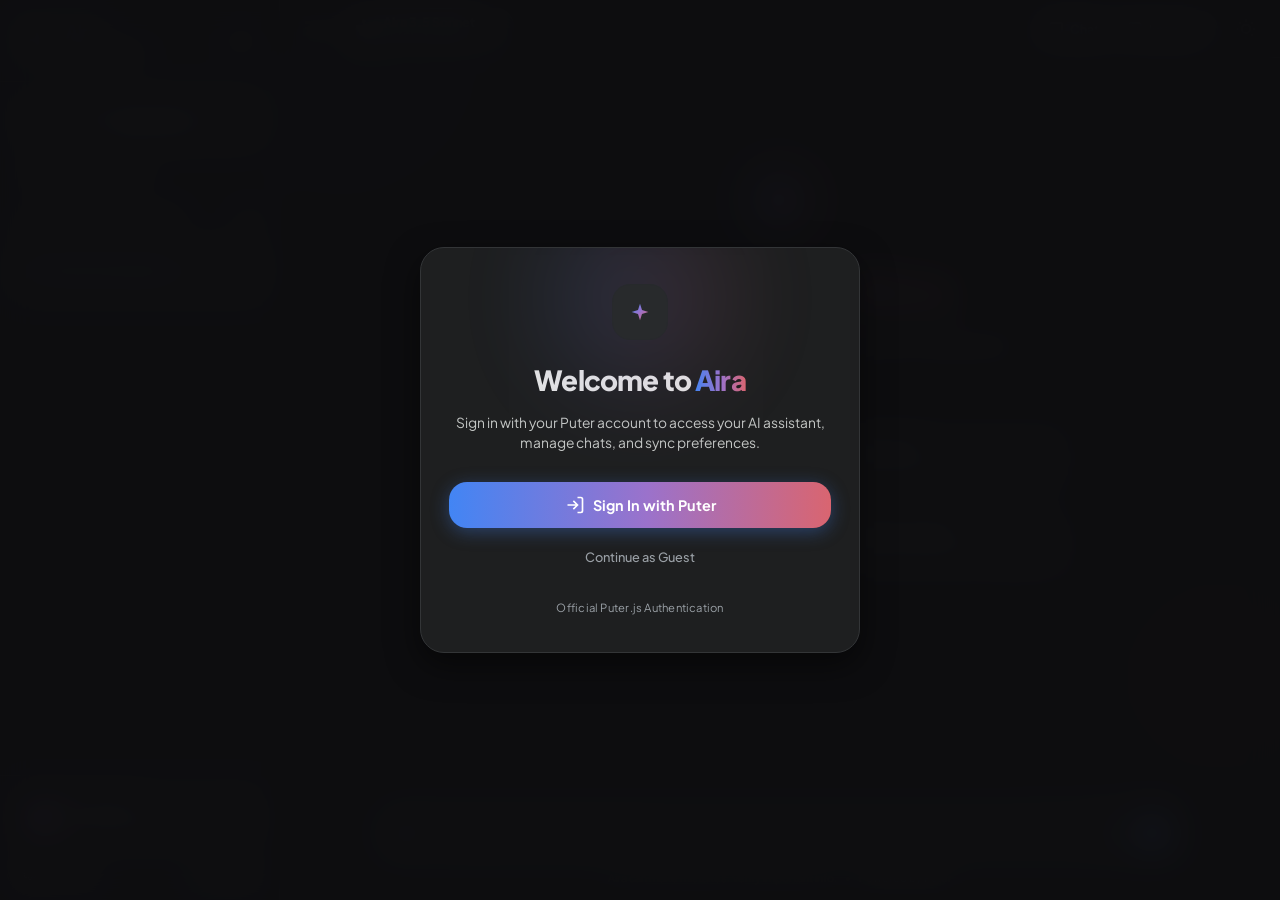
==== commit c6e1400d: "feat: enhance model selector and improve app layout - Redesign model selector with capability descri" ====
--- a/index.html
+++ b/index.html
@@ -116,15 +116,18 @@
           
           <!-- Model Selector Pill -->
           <div class="model-picker-dropdown" id="modelPickerContainer">
-            <button class="model-select-btn" id="modelSelectBtn" data-test-tag="model_selector_button">
-              <span class="model-indicator-glow"></span>
-              <span class="model-current-name" id="currentModelDisplay">Aira 3.1 Pro</span>
+            <button class="model-select-btn" id="modelSelectBtn" data-test-tag="model_selector_button" aria-expanded="false" title="Select AI Model">
+              <span class="model-current-icon" id="currentModelIcon">🤖</span>
+              <div class="model-current-info">
+                <span class="model-current-name" id="currentModelDisplay">Aira 3.5 Sonnet</span>
+                <span class="model-current-capability" id="currentModelCapability">AI / Chat • Reasoning</span>
+              </div>
               <svg viewBox="0 0 24 24" width="16" height="16" stroke="currentColor" stroke-width="2" fill="none" class="dropdown-chevron"><path d="M6 9l6 6 6-6"/></svg>
             </button>
 
             <!-- Dropdown Menu -->
             <div class="model-menu" id="modelMenu">
-              <div class="model-menu-header">Select Aira Engine</div>
+              <div class="model-menu-header">MODEL</div>
               <div class="model-options" id="modelOptionsList">
                 <!-- Dynamically generated model options -->
               </div>
--- a/style.css
+++ b/style.css
@@ -93,12 +93,17 @@
 html, body {
   width: 100%;
   height: 100%;
+  position: fixed;
+  inset: 0;
   font-family: var(--font-sans);
   background-color: var(--bg-app);
   color: var(--text-primary);
   overflow: hidden;
+  overscroll-behavior: none;
+  touch-action: pan-y;
   font-size: 15px;
   line-height: 1.6;
+  -webkit-text-size-adjust: 100%;
 }
 
 button, input, textarea, select {
@@ -136,12 +141,13 @@
    ========================================================================== */
 .app-layout {
   display: flex;
-  width: 100vw;
-  height: 100vh;
-  height: 100dvh;
-  position: relative;
+  position: fixed;
+  inset: 0;
+  width: 100%;
+  height: 100%;
   overflow: hidden;
   background-color: var(--bg-app);
+  contain: layout size;
 }
 
 /* ==========================================================================
@@ -464,6 +470,7 @@
    ========================================================================== */
 .main-content {
   flex: 1;
+  min-width: 0;
   height: 100%;
   display: flex;
   flex-direction: column;
@@ -474,25 +481,29 @@
 
 /* Top Navbar */
 .top-nav {
-  height: 60px;
-  min-height: 60px;
-  padding: 0 20px;
+  height: 58px;
+  min-height: 58px;
+  max-height: 58px;
+  padding: 0 16px;
   display: flex;
   align-items: center;
   justify-content: space-between;
   border-bottom: 1px solid var(--border-subtle);
   background: var(--bg-app);
   z-index: 10;
+  flex-shrink: 0;
 }
 
 .top-nav-left {
   display: flex;
   align-items: center;
-  gap: 12px;
+  gap: 10px;
+  min-width: 0;
 }
 
 .mobile-menu-btn {
   display: none;
+  flex-shrink: 0;
 }
 
 /* Model Selector */
@@ -504,32 +515,63 @@
   display: flex;
   align-items: center;
   gap: 8px;
-  padding: 8px 14px;
+  padding: 6px 12px 6px 10px;
   background: var(--bg-surface);
   border: 1px solid var(--border-strong);
-  border-radius: var(--radius-full);
+  border-radius: var(--radius-lg);
   color: var(--text-primary);
   font-size: 0.88rem;
   font-weight: 600;
   cursor: pointer;
   transition: var(--transition);
+  max-width: 250px;
+  text-align: left;
 }
 .model-select-btn:hover {
   background: var(--bg-surface-elevated);
   border-color: var(--accent-primary);
 }
 
-.model-indicator-glow {
-  width: 8px;
-  height: 8px;
-  border-radius: 50%;
-  background: #38bdf8;
-  box-shadow: 0 0 8px #38bdf8;
+.model-current-icon {
+  font-size: 1.15rem;
+  line-height: 1;
+  flex-shrink: 0;
+}
+
+.model-current-info {
+  display: flex;
+  flex-direction: column;
+  min-width: 0;
+  overflow: hidden;
+}
+
+.model-current-name {
+  font-size: 0.84rem;
+  font-weight: 700;
+  color: var(--text-primary);
+  white-space: nowrap;
+  overflow: hidden;
+  text-overflow: ellipsis;
+  line-height: 1.15;
+}
+
+.model-current-capability {
+  font-size: 0.67rem;
+  font-weight: 600;
+  color: var(--accent-primary);
+  white-space: nowrap;
+  overflow: hidden;
+  text-overflow: ellipsis;
+  letter-spacing: 0.02em;
+  margin-top: 1px;
+  line-height: 1.1;
 }
 
 .dropdown-chevron {
   transition: transform 0.2s ease;
   color: var(--text-muted);
+  flex-shrink: 0;
+  margin-left: 2px;
 }
 .model-select-btn.open .dropdown-chevron {
   transform: rotate(180deg);
@@ -537,14 +579,15 @@
 
 .model-menu {
   position: absolute;
-  top: calc(100% + 8px);
+  top: calc(100% + 6px);
   left: 0;
-  width: 280px;
+  width: 290px;
+  max-width: calc(100vw - 32px);
   background: var(--bg-surface);
   border: 1px solid var(--border-strong);
   border-radius: var(--radius-lg);
   box-shadow: var(--shadow-lg);
-  z-index: 50;
+  z-index: 150;
   display: none;
   overflow: hidden;
   animation: fadeInDown 0.15s ease-out;
@@ -555,23 +598,27 @@
 
 .model-menu-header {
   padding: 10px 16px;
-  font-size: 0.75rem;
+  font-size: 0.72rem;
+  font-weight: 700;
   text-transform: uppercase;
-  letter-spacing: 0.05em;
+  letter-spacing: 0.08em;
   color: var(--text-muted);
   border-bottom: 1px solid var(--border-subtle);
+  background: var(--bg-app);
 }
 
 .model-options {
-  max-height: 320px;
+  max-height: 340px;
   overflow-y: auto;
   padding: 6px;
+  overscroll-behavior: contain;
 }
 
 .model-option-item {
   display: flex;
-  flex-direction: column;
-  padding: 10px 12px;
+  align-items: center;
+  justify-content: space-between;
+  padding: 8px 10px;
   border-radius: var(--radius-md);
   cursor: pointer;
   transition: var(--transition);
@@ -585,27 +632,49 @@
   border: 1px solid var(--accent-primary);
 }
 
-.model-option-top {
-  display: flex;
-  align-items: center;
-  justify-content: space-between;
-}
+.model-option-left {
+  display: flex;
+  align-items: center;
+  gap: 10px;
+  min-width: 0;
+  flex: 1;
+}
+
+.model-opt-icon {
+  font-size: 1.15rem;
+  flex-shrink: 0;
+}
+
+.model-opt-text-wrap {
+  display: flex;
+  flex-direction: column;
+  min-width: 0;
+  flex: 1;
+}
+
 .model-opt-name {
+  font-weight: 700;
+  font-size: 0.86rem;
+  color: var(--text-primary);
+  white-space: nowrap;
+  overflow: hidden;
+  text-overflow: ellipsis;
+}
+
+.model-opt-capability {
+  font-size: 0.7rem;
   font-weight: 600;
-  font-size: 0.88rem;
-  color: var(--text-primary);
-}
-.model-opt-badge {
-  font-size: 0.7rem;
-  padding: 2px 6px;
-  border-radius: var(--radius-sm);
-  background: var(--bg-app);
   color: var(--accent-primary);
-}
-.model-opt-desc {
-  font-size: 0.75rem;
-  color: var(--text-muted);
-  margin-top: 2px;
+  margin-top: 1px;
+  white-space: nowrap;
+  overflow: hidden;
+  text-overflow: ellipsis;
+}
+
+.model-check-icon {
+  color: var(--accent-primary);
+  flex-shrink: 0;
+  margin-left: 6px;
 }
 
 /* Top Nav Right */
@@ -613,6 +682,7 @@
   display: flex;
   align-items: center;
   gap: 10px;
+  flex-shrink: 0;
 }
 
 .mode-tabs {
@@ -655,8 +725,12 @@
    ========================================================================== */
 .chat-canvas {
   flex: 1;
+  min-height: 0;
   overflow-y: auto;
-  padding: 24px 20px;
+  overflow-x: hidden;
+  overscroll-behavior-y: contain;
+  -webkit-overflow-scrolling: touch;
+  padding: 20px 16px 12px;
   display: flex;
   flex-direction: column;
   position: relative;
@@ -1292,11 +1366,23 @@
    Composer Bar
    ========================================================================== */
 .composer-container {
-  padding: 12px 20px 18px;
+  padding: 8px 16px 14px;
   background: var(--bg-app);
   max-width: 840px;
   width: 100%;
   margin: 0 auto;
+  flex-shrink: 0;
+  position: relative;
+  z-index: 5;
+}
+
+.composer-input-box.image-mode {
+  border-color: rgba(129, 140, 248, 0.6);
+  box-shadow: 0 0 12px rgba(129, 140, 248, 0.15);
+}
+.composer-input-box.image-mode:focus-within {
+  border-color: #818cf8;
+  box-shadow: 0 0 0 3px rgba(129, 140, 248, 0.25);
 }
 
 .attachment-preview-bar {
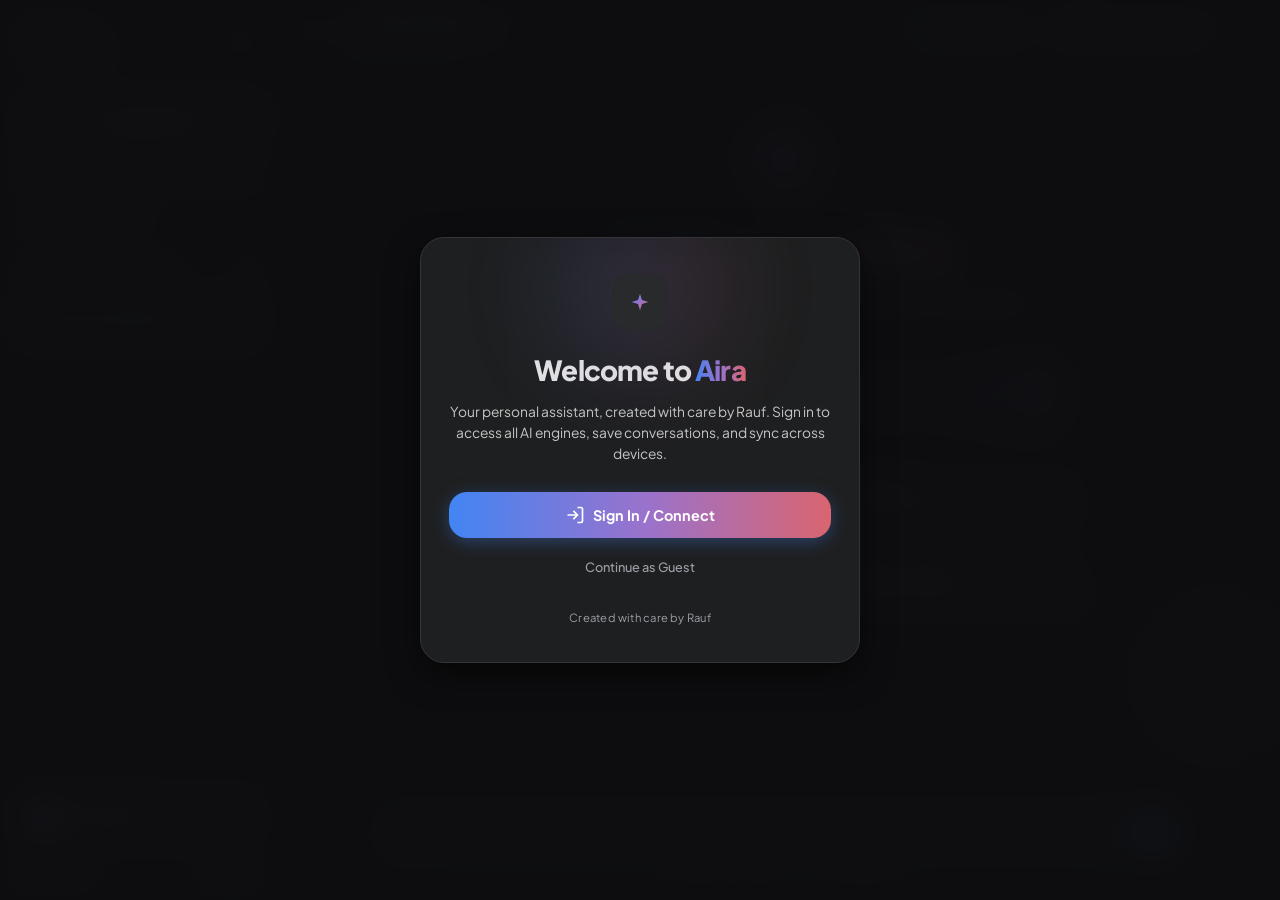
==== commit dbaa86c8: "refactor: update branding and system personality Rebrand Aira as a personal assistant with an update" ====
--- a/index.html
+++ b/index.html
@@ -3,8 +3,8 @@
 <head>
   <meta charset="UTF-8">
   <meta name="viewport" content="width=device-width, initial-scale=1.0, maximum-scale=1.0, user-scalable=no, viewport-fit=cover">
-  <title>Aira - Intelligent AI Assistant</title>
-  <meta name="description" content="Aira - Modern AI Chat & Image Generation powered by Puter.js by Developer Rauf">
+  <title>Aira - Personal AI Assistant</title>
+  <meta name="description" content="Aira - Personal AI Assistant created with care by Rauf">
   <meta name="theme-color" content="#0d1117">
   <link rel="preconnect" href="https://fonts.googleapis.com">
   <link rel="preconnect" href="https://fonts.gstatic.com" crossorigin>
@@ -42,7 +42,7 @@
           </div>
           <div class="brand-text">
             <div class="brand-title">Aira</div>
-            <span class="brand-subtitle">AI Assistant</span>
+            <span class="brand-subtitle">by Rauf</span>
           </div>
         </div>
         <button class="icon-btn sidebar-close-btn" id="closeSidebarBtn" title="Close sidebar" aria-label="Close sidebar">
@@ -55,6 +55,10 @@
         <button class="new-chat-btn" id="newChatBtn" data-test-tag="new_chat_button">
           <svg viewBox="0 0 24 24" width="18" height="18" fill="none" stroke="currentColor" stroke-width="2.2"><path d="M12 5v14M5 12h14"/></svg>
           <span>New Chat</span>
+        </button>
+        <button class="quick-action-btn live-voice-sidebar-btn" id="sidebarLiveVoiceBtn" title="Start Live Voice Session">
+          <svg viewBox="0 0 24 24" width="18" height="18" fill="none" stroke="currentColor" stroke-width="2"><path d="M22 16.92v3a2 2 0 0 1-2.18 2 19.79 19.79 0 0 1-8.63-3.07 19.5 19.5 0 0 1-6-6 19.79 19.79 0 0 1-3.07-8.67A2 2 0 0 1 4.11 2h3a2 2 0 0 1 2 1.72 12.84 12.84 0 0 0 .7 2.81 2 2 0 0 1-.45 2.11L8.09 9.91a16 16 0 0 0 6 6l1.27-1.27a2 2 0 0 1 2.11-.45 12.84 12.84 0 0 0 2.81.7A2 2 0 0 1 22 16.92z"/></svg>
+          <span>Live Voice Call</span>
         </button>
         <button class="quick-action-btn" id="sidebarImageGenBtn" title="Create Images with AI">
           <svg viewBox="0 0 24 24" width="18" height="18" fill="none" stroke="currentColor" stroke-width="2"><rect x="3" y="3" width="18" height="18" rx="3"/><circle cx="8.5" cy="8.5" r="1.5"/><path d="M21 15l-5-5L5 21"/></svg>
@@ -85,7 +89,7 @@
           </div>
           <div class="user-info">
             <div class="user-name" id="userName">Guest User</div>
-            <div class="user-status" id="userStatus">Puter Cloud Offline</div>
+            <div class="user-status" id="userStatus">Created with care by Rauf</div>
           </div>
           <button class="icon-btn sm" id="authActionBtn" title="Sign In / Account" aria-label="Account">
             <svg viewBox="0 0 24 24" width="18" height="18" stroke="currentColor" stroke-width="2" fill="none"><path d="M15 3h4a2 2 0 0 1 2 2v14a2 2 0 0 1-2 2h-4M10 17l5-5-5-5M15 12H3"/></svg>
@@ -97,10 +101,10 @@
             <svg viewBox="0 0 24 24" width="16" height="16" stroke="currentColor" stroke-width="2" fill="none"><circle cx="12" cy="12" r="3"/><path d="M19.4 15a1.65 1.65 0 0 0 .33 1.82l.06.06a2 2 0 0 1 0 2.83 2 2 0 0 1-2.83 0l-.06-.06a1.65 1.65 0 0 0-1.82-.33 1.65 1.65 0 0 0-1 1.51V21a2 2 0 0 1-2 2 2 2 0 0 1-2-2v-.09A1.65 1.65 0 0 0 9 19.4a1.65 1.65 0 0 0-1.82.33l-.06.06a2 2 0 0 1-2.83 0 2 2 0 0 1 0-2.83l.06-.06a1.65 1.65 0 0 0 .33-1.82 1.65 1.65 0 0 0-1.51-1H3a2 2 0 0 1-2-2 2 2 0 0 1 2-2h.09A1.65 1.65 0 0 0 4.6 9a1.65 1.65 0 0 0-.33-1.82l-.06-.06a2 2 0 0 1 0-2.83 2 2 0 0 1 2.83 0l.06.06a1.65 1.65 0 0 0 1.82.33H9a1.65 1.65 0 0 0 1-1.51V3a2 2 0 0 1 2-2 2 2 0 0 1 2 2v.09a1.65 1.65 0 0 0 1 1.51 1.65 1.65 0 0 0 1.82-.33l.06-.06a2 2 0 0 1 2.83 0 2 2 0 0 1 0 2.83l-.06.06a1.65 1.65 0 0 0-.33 1.82V9a1.65 1.65 0 0 0 1.51 1H21a2 2 0 0 1 2 2 2 2 0 0 1-2 2h-.09a1.65 1.65 0 0 0-1.51 1z"/></svg>
             <span>Settings</span>
           </button>
-          <a href="https://developer.puter.com" target="_blank" rel="noopener noreferrer" class="puter-badge" title="Powered by Puter.js">
-            <span class="puter-dot"></span>
-            <span>Puter.js</span>
-          </a>
+          <div class="developer-credit-badge" title="Created with care by Rauf">
+            <span class="developer-spark-dot"></span>
+            <span>Rauf</span>
+          </div>
         </div>
       </div>
     </aside>
@@ -114,28 +118,38 @@
             <svg viewBox="0 0 24 24" width="22" height="22" stroke="currentColor" stroke-width="2" fill="none"><path d="M3 12h18M3 6h18M3 18h18"/></svg>
           </button>
           
-          <!-- Model Selector Pill -->
+          <!-- Model Selector Pill with Smart Categories -->
           <div class="model-picker-dropdown" id="modelPickerContainer">
-            <button class="model-select-btn" id="modelSelectBtn" data-test-tag="model_selector_button" aria-expanded="false" title="Select AI Model">
+            <button class="model-select-btn" id="modelSelectBtn" data-test-tag="model_selector_button" aria-expanded="false" title="Select AI Engine">
               <span class="model-current-icon" id="currentModelIcon">🤖</span>
               <div class="model-current-info">
-                <span class="model-current-name" id="currentModelDisplay">Aira 3.5 Sonnet</span>
-                <span class="model-current-capability" id="currentModelCapability">AI / Chat • Reasoning</span>
+                <span class="model-current-name" id="currentModelDisplay">Aira AI</span>
+                <span class="model-current-capability" id="currentModelCapability">General AI</span>
               </div>
               <svg viewBox="0 0 24 24" width="16" height="16" stroke="currentColor" stroke-width="2" fill="none" class="dropdown-chevron"><path d="M6 9l6 6 6-6"/></svg>
             </button>
 
-            <!-- Dropdown Menu -->
+            <!-- Categorized Dropdown Menu -->
             <div class="model-menu" id="modelMenu">
-              <div class="model-menu-header">MODEL</div>
+              <div class="model-menu-header">
+                <span>SELECT AI ENGINE</span>
+                <span class="model-menu-sub">by Rauf</span>
+              </div>
               <div class="model-options" id="modelOptionsList">
-                <!-- Dynamically generated model options -->
+                <!-- Dynamically categorized models generated here -->
               </div>
             </div>
           </div>
         </div>
 
         <div class="top-nav-right">
+          <!-- Live Voice Call Button -->
+          <button class="live-call-pill-btn" id="liveVoiceCallBtn" title="Start Live Voice Conversation" data-test-tag="live_voice_button">
+            <span class="live-dot-pulse"></span>
+            <svg viewBox="0 0 24 24" width="16" height="16" fill="none" stroke="currentColor" stroke-width="2"><path d="M22 16.92v3a2 2 0 0 1-2.18 2 19.79 19.79 0 0 1-8.63-3.07 19.5 19.5 0 0 1-6-6 19.79 19.79 0 0 1-3.07-8.67A2 2 0 0 1 4.11 2h3a2 2 0 0 1 2 1.72 12.84 12.84 0 0 0 .7 2.81 2 2 0 0 1-.45 2.11L8.09 9.91a16 16 0 0 0 6 6l1.27-1.27a2 2 0 0 1 2.11-.45 12.84 12.84 0 0 0 2.81.7A2 2 0 0 1 22 16.92z"/></svg>
+            <span class="live-text">Live Voice</span>
+          </button>
+
           <!-- Mode Tabs (Chat vs Image Studio) -->
           <div class="mode-tabs">
             <button class="mode-tab active" id="modeChatTab">
@@ -144,7 +158,7 @@
             </button>
             <button class="mode-tab" id="modeImageTab">
               <svg viewBox="0 0 24 24" width="16" height="16" stroke="currentColor" stroke-width="2" fill="none"><rect x="3" y="3" width="18" height="18" rx="2"/><circle cx="8.5" cy="8.5" r="1.5"/><path d="M21 15l-5-5L5 21"/></svg>
-              <span>Image AI</span>
+              <span>Image</span>
             </button>
           </div>
 
@@ -157,7 +171,7 @@
 
       <!-- Scrollable Message Canvas -->
       <div class="chat-canvas" id="chatCanvas">
-        <!-- WELCOME HERO VIEW (Shown when no messages in active chat) -->
+        <!-- WELCOME HERO VIEW -->
         <div class="welcome-container" id="welcomeContainer">
           <div class="welcome-spark-hero">
             <div class="spark-pulse-ring"></div>
@@ -176,36 +190,52 @@
           <h1 class="welcome-title">
             <span class="gradient-text">Hello, I'm Aira</span>
           </h1>
-          <p class="welcome-subtitle">Your intelligent Puter.js AI workspace. How can I assist your creativity today?</p>
-
-          <!-- Suggestion Cards -->
+          <p class="welcome-subtitle">Hi, I’m Aira — your personal assistant, created with care by Rauf.</p>
+
+          <!-- Live Voice Hero Action -->
+          <button class="live-voice-hero-card" id="welcomeLiveVoiceBtn">
+            <div class="hero-voice-glow"></div>
+            <div class="hero-voice-icon">
+              <svg viewBox="0 0 24 24" width="24" height="24" fill="currentColor"><path d="M12 14c1.66 0 3-1.34 3-3V5c0-1.66-1.34-3-3-3S9 3.34 9 5v6c0 1.66 1.34 3 3 3z"/><path d="M17 11c0 2.76-2.24 5-5 5s-5-2.24-5-5H5c0 3.53 2.61 6.43 6 6.92V21h2v-3.08c3.39-.49 6-3.39 6-6.92h-2z"/></svg>
+            </div>
+            <div class="hero-voice-text">
+              <div class="hero-voice-title">Start Live Voice Conversation</div>
+              <div class="hero-voice-desc">Speak naturally with Aira in real time — hands-free phone conversation</div>
+            </div>
+            <div class="hero-voice-action">
+              <span>Talk Now</span>
+              <svg viewBox="0 0 24 24" width="16" height="16" stroke="currentColor" stroke-width="2.5" fill="none"><polyline points="9 18 15 12 9 6"/></svg>
+            </div>
+          </button>
+
+          <!-- Intelligent Quick Action Suggestion Cards -->
           <div class="suggestion-grid">
-            <button class="suggestion-card" data-prompt="Explain quantum computing simply with real-world analogies">
+            <button class="suggestion-card" data-action="explain" data-prompt="Explain quantum computing simply with real-world analogies">
               <div class="suggestion-icon">⚛️</div>
               <div class="suggestion-text">
                 <div class="suggestion-heading">Explain Concepts</div>
-                <div class="suggestion-desc">Quantum computing in simple words</div>
-              </div>
-            </button>
-            <button class="suggestion-card" data-prompt="Write a modern responsive landing page layout in HTML and Tailwind CSS">
+                <div class="suggestion-desc">Auto-selects General AI engine</div>
+              </div>
+            </button>
+            <button class="suggestion-card" data-action="code" data-prompt="Write a modern responsive landing page layout in HTML and CSS with clean typography">
               <div class="suggestion-icon">💻</div>
               <div class="suggestion-text">
                 <div class="suggestion-heading">Write Code</div>
-                <div class="suggestion-desc">Clean responsive landing page</div>
-              </div>
-            </button>
-            <button class="suggestion-card" data-prompt="Generate an ethereal futuristic cyberpunk city at dusk with neon lights and flying cars" data-mode="image">
+                <div class="suggestion-desc">Auto-selects Coding engine</div>
+              </div>
+            </button>
+            <button class="suggestion-card" data-action="art" data-prompt="Generate an ethereal futuristic cyberpunk city at dusk with neon lights and flying cars" data-mode="image">
               <div class="suggestion-icon">🎨</div>
               <div class="suggestion-text">
                 <div class="suggestion-heading">Create Artwork</div>
-                <div class="suggestion-desc">Cyberpunk city with neon lights</div>
-              </div>
-            </button>
-            <button class="suggestion-card" data-prompt="Help me brainstorm 5 innovative SaaS business ideas for AI automation">
+                <div class="suggestion-desc">Auto-selects Image Generation engine</div>
+              </div>
+            </button>
+            <button class="suggestion-card" data-action="brainstorm" data-prompt="Help me brainstorm 5 innovative business ideas with clear value propositions">
               <div class="suggestion-icon">💡</div>
               <div class="suggestion-text">
                 <div class="suggestion-heading">Brainstorm Ideas</div>
-                <div class="suggestion-desc">Creative SaaS product concepts</div>
+                <div class="suggestion-desc">Creative structured planning</div>
               </div>
             </button>
           </div>
@@ -221,10 +251,10 @@
           <div class="image-studio-header">
             <div class="studio-badge">
               <svg viewBox="0 0 24 24" width="16" height="16" fill="none" stroke="currentColor" stroke-width="2"><path d="M12 2v20M17 5H9.5a3.5 3.5 0 0 0 0 7h5a3.5 3.5 0 0 1 0 7H6"/></svg>
-              <span>Puter txt2img Engine</span>
+              <span>Image Synthesis Engine</span>
             </div>
             <h2>Aira Image Studio</h2>
-            <p>Generate high quality visual assets directly to Puter Cloud storage.</p>
+            <p>Generate high quality visual creations with prompt presets and studio styling.</p>
           </div>
 
           <div class="image-generator-form">
@@ -257,27 +287,94 @@
               <div class="empty-gallery" id="emptyGallery">
                 <svg viewBox="0 0 24 24" width="36" height="36" stroke="currentColor" stroke-width="1.5" fill="none" opacity="0.3"><rect x="3" y="3" width="18" height="18" rx="2"/><circle cx="8.5" cy="8.5" r="1.5"/><path d="M21 15l-5-5L5 21"/></svg>
                 <p>No generated images yet</p>
-                <small>Enter a prompt above to create artwork with Puter.ai</small>
-              </div>
-            </div>
-          </div>
-        </div>
-      </div>
-
-      <!-- VOICE INPUT STATUS OVERLAY -->
-      <div class="voice-status-bar" id="voiceStatusBar" style="display: none;">
-        <div class="voice-wave-container">
-          <div class="voice-bar"></div>
-          <div class="voice-bar"></div>
-          <div class="voice-bar"></div>
-          <div class="voice-bar"></div>
-          <div class="voice-bar"></div>
-        </div>
-        <span class="voice-status-text" id="voiceStatusText">Listening to your voice...</span>
-        <button class="voice-stop-btn" id="cancelVoiceBtn" title="Stop listening">
-          <svg viewBox="0 0 24 24" width="16" height="16" fill="currentColor"><rect x="6" y="6" width="12" height="12" rx="2"/></svg>
-          <span>Done</span>
-        </button>
+                <small>Enter a prompt above to create artwork</small>
+              </div>
+            </div>
+          </div>
+        </div>
+      </div>
+
+      <!-- LIVE VOICE CONVERSATION FULL MODAL / OVERLAY -->
+      <div class="live-voice-overlay" id="liveVoiceOverlay" style="display: none;">
+        <div class="live-voice-backdrop"></div>
+        <div class="live-voice-card">
+          <!-- Voice Session Header -->
+          <div class="live-voice-header">
+            <div class="live-session-tag">
+              <span class="live-dot-pulse"></span>
+              <span id="liveVoiceSessionState">Live Voice Call</span>
+            </div>
+            <button class="icon-btn live-close-btn" id="liveVoiceCloseBtn" title="End Call" aria-label="End Call">
+              <svg viewBox="0 0 24 24" width="20" height="20" stroke="currentColor" stroke-width="2" fill="none"><path d="M18 6L6 18M6 6l12 12"/></svg>
+            </button>
+          </div>
+
+          <!-- Visualizer & Animated Orb -->
+          <div class="live-voice-center">
+            <div class="live-orb-container" id="liveOrbContainer">
+              <div class="live-orb-pulse ring-3"></div>
+              <div class="live-orb-pulse ring-2"></div>
+              <div class="live-orb-pulse ring-1"></div>
+              <div class="live-orb-core">
+                <div class="live-spark-icon">
+                  <svg viewBox="0 0 24 24" fill="none" width="42" height="42">
+                    <path d="M12 2L14.8 9.2L22 12L14.8 14.8L12 22L9.2 14.8L2 12L9.2 9.2L12 2Z" fill="url(#liveSparkGrad)"/>
+                    <defs>
+                      <linearGradient id="liveSparkGrad" x1="2" y1="2" x2="22" y2="22" gradientUnits="userSpaceOnUse">
+                        <stop stop-color="#38bdf8"/>
+                        <stop offset="0.5" stop-color="#818cf8"/>
+                        <stop offset="1" stop-color="#c084fc"/>
+                      </linearGradient>
+                    </defs>
+                  </svg>
+                </div>
+              </div>
+            </div>
+
+            <div class="live-status-badge" id="liveStatusBadge">
+              <span class="live-status-icon" id="liveStatusIcon">🎙️</span>
+              <span class="live-status-text" id="liveVoiceStatusText">Connecting to Aira...</span>
+            </div>
+
+            <!-- Waveform bars -->
+            <div class="live-waveform" id="liveWaveform">
+              <div class="wave-bar"></div>
+              <div class="wave-bar"></div>
+              <div class="wave-bar"></div>
+              <div class="wave-bar"></div>
+              <div class="wave-bar"></div>
+              <div class="wave-bar"></div>
+              <div class="wave-bar"></div>
+            </div>
+
+            <!-- Real-time subtitle/transcript preview (secondary) -->
+            <div class="live-transcript-box" id="liveTranscriptBox">
+              <p class="live-transcript-text" id="liveTranscriptText">"Hi! I'm listening. Speak freely..."</p>
+            </div>
+          </div>
+
+          <!-- Bottom Voice Call Controls -->
+          <div class="live-voice-controls">
+            <!-- Mute / Unmute Toggle -->
+            <button class="live-ctrl-btn mute-btn" id="liveVoiceMuteBtn" title="Mute Microphone">
+              <svg class="mic-on-icon" viewBox="0 0 24 24" width="22" height="22" stroke="currentColor" stroke-width="2" fill="none"><path d="M12 1a3 3 0 0 0-3 3v8a3 3 0 0 0 6 0V4a3 3 0 0 0-3-3z"/><path d="M19 10v2a7 7 0 0 1-14 0v-2"/><line x1="12" y1="19" x2="12" y2="23"/><line x1="8" y1="23" x2="16" y2="23"/></svg>
+              <svg class="mic-off-icon" viewBox="0 0 24 24" width="22" height="22" stroke="currentColor" stroke-width="2" fill="none" style="display: none;"><line x1="1" y1="1" x2="23" y2="23"/><path d="M9 9v3a3 3 0 0 0 5.12 2.12M15 9.34V4a3 3 0 0 0-5.94-.6"/><path d="M17 16.95A7 7 0 0 1 5 12v-2m14 0v2a7 7 0 0 1-.11 1.23"/><line x1="12" y1="19" x2="12" y2="23"/><line x1="8" y1="23" x2="16" y2="23"/></svg>
+              <span id="liveMuteBtnLabel">Mute</span>
+            </button>
+
+            <!-- End Call (Hang Up) Button -->
+            <button class="live-ctrl-btn end-call-btn" id="liveVoiceEndBtn" title="End Call">
+              <svg viewBox="0 0 24 24" width="24" height="24" fill="currentColor"><path d="M12 9c-1.6 0-3.15.25-4.6.72v3.1c0 .39-.23.74-.56.9-.98.49-1.87 1.12-2.66 1.85-.18.18-.43.28-.7.28-.28 0-.53-.11-.71-.29L.29 13.08c-.18-.17-.29-.42-.29-.7 0-.28.11-.53.29-.71C3.34 8.78 7.46 7 12 7s8.66 1.78 11.71 4.67c.18.18.29.43.29.71 0 .28-.11.53-.29.71l-2.48 2.48c-.18.18-.43.29-.71.29-.27 0-.52-.11-.7-.28-.79-.74-1.69-1.36-2.67-1.85-.33-.16-.56-.5-.56-.9v-3.1C15.15 9.25 13.6 9 12 9z"/></svg>
+              <span>End Call</span>
+            </button>
+
+            <!-- Toggle Live Transcript Subtitles -->
+            <button class="live-ctrl-btn sub-toggle-btn" id="liveTranscriptToggleBtn" title="Toggle Live Transcript">
+              <svg viewBox="0 0 24 24" width="20" height="20" stroke="currentColor" stroke-width="2" fill="none"><path d="M21 15a2 2 0 0 1-2 2H7l-4 4V5a2 2 0 0 1 2-2h14a2 2 0 0 1 2 2z"/></svg>
+              <span>Captions</span>
+            </button>
+          </div>
+        </div>
       </div>
 
       <!-- COMPOSER BAR -->
@@ -305,14 +402,14 @@
           <textarea 
             id="chatInput" 
             class="composer-textarea" 
-            placeholder="Ask Aira anything or describe an image to create..." 
+            placeholder="Ask Aira anything or describe an image..." 
             rows="1" 
             data-test-tag="message_input"
           ></textarea>
 
           <div class="composer-actions-right">
-            <!-- Voice Microphone Button -->
-            <button class="composer-btn mic-btn" id="micBtn" title="Voice Input (Speech-to-Text)" aria-label="Microphone" data-test-tag="microphone_button">
+            <!-- Voice Input Button (Launches Live Voice or Voice Input) -->
+            <button class="composer-btn mic-btn" id="micBtn" title="Start Live Voice Session" aria-label="Microphone" data-test-tag="microphone_button">
               <svg viewBox="0 0 24 24" width="20" height="20" stroke="currentColor" stroke-width="2" fill="none"><path d="M12 1a3 3 0 0 0-3 3v8a3 3 0 0 0 6 0V4a3 3 0 0 0-3-3z"/><path d="M19 10v2a7 7 0 0 1-14 0v-2"/><line x1="12" y1="19" x2="12" y2="23"/><line x1="8" y1="23" x2="16" y2="23"/></svg>
             </button>
 
@@ -326,9 +423,9 @@
 
         <!-- Composer Footer -->
         <div class="composer-footer-text">
-          <span>Aira can make mistakes. Verify important info.</span>
+          <span>Created with care by Rauf</span>
           <span class="footer-separator">•</span>
-          <a href="https://developer.puter.com" target="_blank" rel="noopener noreferrer" class="footer-puter-link">Powered by Puter</a>
+          <span>Powered by Rauf</span>
         </div>
       </div>
     </main>
@@ -374,9 +471,9 @@
             <div class="account-details">
               <div class="account-name-lg" id="settingsUserName">Guest User</div>
               <div class="account-email" id="settingsUserEmail">Email not available</div>
-              <div class="account-sub" id="settingsUserStatus">Sign in with Puter to sync chats across devices</div>
-            </div>
-            <button class="primary-btn sm" id="settingsAuthBtn">Sign In with Puter</button>
+              <div class="account-sub" id="settingsUserStatus">Sign in to sync chats across devices</div>
+            </div>
+            <button class="primary-btn sm" id="settingsAuthBtn">Sign In</button>
           </div>
         </div>
 
@@ -401,8 +498,8 @@
           <h4 class="section-heading">Default AI Engine</h4>
           <div class="setting-row">
             <div>
-              <div class="setting-label">Selected Model</div>
-              <div class="setting-hint">Puter.ai engine utilized for new conversations</div>
+              <div class="setting-label">Selected Engine</div>
+              <div class="setting-hint">Default engine utilized for new conversations</div>
             </div>
             <select class="settings-select" id="settingsDefaultModelSelect">
               <!-- Dynamically filled -->
@@ -414,7 +511,7 @@
               <div class="setting-hint">Custom instructions to shape Aira's behavior</div>
             </div>
           </div>
-          <textarea class="settings-textarea" id="settingsSystemPrompt" rows="2" placeholder="e.g., You are Aira, a brilliant, concise, and helpful AI assistant..."></textarea>
+          <textarea class="settings-textarea" id="settingsSystemPrompt" rows="2" placeholder="e.g., You are Aira, an intelligent, empathetic, and natural personal assistant created with care by Rauf..."></textarea>
         </div>
 
         <!-- Tab 4: Voice & Speech -->
@@ -423,7 +520,7 @@
           <div class="setting-row">
             <div>
               <div class="setting-label">Auto-Play Voice Responses</div>
-              <div class="setting-hint">Automatically speak AI responses via Puter txt2speech</div>
+              <div class="setting-hint">Automatically speak AI responses in chat</div>
             </div>
             <label class="toggle-switch">
               <input type="checkbox" id="settingsAutoSpeechToggle">
@@ -441,7 +538,7 @@
 
         <!-- Tab 5: Data & Storage -->
         <div class="settings-section">
-          <h4 class="section-heading">Cloud Storage & Data Management</h4>
+          <h4 class="section-heading">Storage & Data Management</h4>
           <div class="data-actions-grid">
             <button class="secondary-btn" id="exportDataBtn">
               <svg viewBox="0 0 24 24" width="16" height="16" stroke="currentColor" stroke-width="2" fill="none"><path d="M21 15v4a2 2 0 0 1-2 2H5a2 2 0 0 1-2-2v-4M7 10l5 5 5-5M12 15V3"/></svg>
@@ -449,7 +546,7 @@
             </button>
             <button class="secondary-btn" id="syncPuterKvBtn">
               <svg viewBox="0 0 24 24" width="16" height="16" stroke="currentColor" stroke-width="2" fill="none"><path d="M21.5 2v6h-6M21.34 15.57a10 10 0 1 1-.57-8.38l5.67-5.67"/></svg>
-              <span>Sync with Puter KV</span>
+              <span>Sync Cloud Storage</span>
             </button>
           </div>
           <div class="setting-row danger-row">
@@ -470,14 +567,13 @@
                 <svg viewBox="0 0 24 24" fill="none" class="spark-icon"><path d="M12 2L14.4 9.6L22 12L14.4 14.4L12 22L9.6 14.4L2 12L9.6 9.6L12 2Z" fill="url(#aboutSparkGrad)"/><defs><linearGradient id="aboutSparkGrad" x1="2" y1="2" x2="22" y2="22" gradientUnits="userSpaceOnUse"><stop stop-color="#38bdf8"/><stop offset="1" stop-color="#c084fc"/></linearGradient></defs></svg>
               </div>
               <div>
-                <strong>Aira AI Assistant v1.0.0</strong>
+                <strong>Aira AI Assistant</strong>
                 <div class="developer-tag">Developer: <span>Rauf</span></div>
               </div>
             </div>
-            <p class="about-text">Aira is a modern AI workspace powered by the official Puter.js SDK. Provides real-time streaming conversations, multi-model selection, voice input/output, OCR vision analysis, image synthesis, and cloud storage.</p>
+            <p class="about-text">Aira is a personal assistant created with care by Rauf. Features real-time streaming conversations, smart categorized AI engines, live duplex voice calling, vision analysis, high-resolution artwork generation, and cloud sync.</p>
             <div class="about-links">
-              <a href="https://developer.puter.com" target="_blank" rel="noopener noreferrer" class="link-btn">Puter.js Documentation</a>
-              <a href="https://puter.com" target="_blank" rel="noopener noreferrer" class="link-btn">Puter Cloud</a>
+              <div class="creator-badge-text">Powered by Rauf</div>
             </div>
           </div>
         </div>
@@ -501,19 +597,19 @@
         </svg>
       </div>
       <h2 class="login-title">Welcome to <span class="gradient-text">Aira</span></h2>
-      <p class="login-subtitle">Sign in with your Puter account to access your AI assistant, manage chats, and sync preferences.</p>
+      <p class="login-subtitle">Your personal assistant, created with care by Rauf. Sign in to access all AI engines, save conversations, and sync across devices.</p>
       
       <div class="login-actions">
         <button class="primary-btn login-btn" id="loginScreenAuthBtn" data-test-tag="login_button">
           <svg viewBox="0 0 24 24" width="20" height="20" stroke="currentColor" stroke-width="2" fill="none"><path d="M15 3h4a2 2 0 0 1 2 2v14a2 2 0 0 1-2 2h-4M10 17l5-5-5-5M15 12H3"/></svg>
-          <span>Sign In with Puter</span>
+          <span>Sign In / Connect</span>
         </button>
         <button class="secondary-btn text-btn" id="loginGuestBtn" data-test-tag="guest_button">
           <span>Continue as Guest</span>
         </button>
       </div>
       <div class="login-footer-info">
-        <span>Official Puter.js Authentication</span>
+        <span>Created with care by Rauf</span>
       </div>
     </div>
   </div>
@@ -524,3 +620,4 @@
   <script src="app.js"></script>
 </body>
 </html>
+
--- a/style.css
+++ b/style.css
@@ -2106,12 +2106,471 @@
   100% { transform: scale(1.15); opacity: 0.45; }
 }
 @keyframes wave {
-  0%, 100% { height: 4px; }
-  50% { height: 16px; }
+  0%, 100% { height: 6px; transform: scaleY(0.4); }
+  50% { height: 28px; transform: scaleY(1); }
 }
 @keyframes pulseMic {
   0%, 100% { transform: scale(1); }
   50% { transform: scale(1.1); }
+}
+@keyframes orbPulse {
+  0% { transform: scale(0.96); opacity: 0.35; }
+  50% { transform: scale(1.2); opacity: 0.7; }
+  100% { transform: scale(0.96); opacity: 0.35; }
+}
+@keyframes liveDotPulse {
+  0%, 100% { transform: scale(1); opacity: 1; }
+  50% { transform: scale(1.4); opacity: 0.6; }
+}
+
+/* Developer Credit Badge */
+.developer-credit-badge {
+  display: flex;
+  align-items: center;
+  gap: 6px;
+  font-size: 0.75rem;
+  color: var(--text-muted);
+  padding: 4px 10px;
+  border-radius: var(--radius-full);
+  background: var(--bg-surface);
+  border: 1px solid var(--border-subtle);
+  font-weight: 600;
+  letter-spacing: 0.02em;
+}
+.developer-spark-dot {
+  width: 6px;
+  height: 6px;
+  border-radius: 50%;
+  background: #38bdf8;
+  box-shadow: 0 0 8px #38bdf8;
+}
+.creator-badge-text {
+  font-size: 0.8rem;
+  font-weight: 600;
+  color: var(--text-muted);
+  padding: 6px 12px;
+  background: var(--bg-surface-elevated);
+  border-radius: var(--radius-full);
+  border: 1px solid var(--border-strong);
+  display: inline-block;
+}
+
+/* Categorized Model Selector Headers & Badges */
+.model-menu-header {
+  display: flex;
+  align-items: center;
+  justify-content: space-between;
+  padding: 10px 14px;
+  font-size: 0.72rem;
+  font-weight: 700;
+  text-transform: uppercase;
+  letter-spacing: 0.08em;
+  color: var(--text-muted);
+  border-bottom: 1px solid var(--border-subtle);
+  background: var(--bg-app);
+}
+.model-menu-sub {
+  font-size: 0.68rem;
+  color: var(--accent-primary);
+  font-weight: 600;
+  text-transform: none;
+}
+.model-category-header {
+  padding: 8px 12px 4px;
+  font-size: 0.68rem;
+  font-weight: 700;
+  text-transform: uppercase;
+  letter-spacing: 0.06em;
+  color: var(--text-muted);
+  display: flex;
+  align-items: center;
+  gap: 6px;
+  margin-top: 4px;
+}
+.model-category-header:first-child {
+  margin-top: 0;
+}
+.model-category-header .cat-icon {
+  font-size: 0.85rem;
+}
+.model-badge-rec {
+  font-size: 0.62rem;
+  font-weight: 700;
+  padding: 2px 6px;
+  border-radius: 4px;
+  background: rgba(66, 133, 244, 0.18);
+  color: #8ab4f8;
+  border: 1px solid rgba(66, 133, 244, 0.3);
+  text-transform: uppercase;
+  margin-left: auto;
+  letter-spacing: 0.03em;
+}
+
+/* Top Navbar Live Voice Pill */
+.live-call-pill-btn {
+  display: flex;
+  align-items: center;
+  gap: 7px;
+  padding: 6px 14px;
+  background: linear-gradient(135deg, rgba(66, 133, 244, 0.15), rgba(155, 114, 203, 0.15));
+  border: 1px solid rgba(66, 133, 244, 0.4);
+  border-radius: var(--radius-full);
+  color: var(--text-primary);
+  font-size: 0.82rem;
+  font-weight: 700;
+  cursor: pointer;
+  transition: var(--transition);
+  box-shadow: 0 0 12px rgba(66, 133, 244, 0.12);
+}
+.live-call-pill-btn:hover {
+  background: linear-gradient(135deg, rgba(66, 133, 244, 0.25), rgba(155, 114, 203, 0.25));
+  border-color: var(--accent-primary);
+  transform: translateY(-1px);
+  box-shadow: 0 2px 14px rgba(66, 133, 244, 0.25);
+}
+.live-call-pill-btn:active {
+  transform: scale(0.96);
+}
+.live-dot-pulse {
+  width: 8px;
+  height: 8px;
+  border-radius: 50%;
+  background: #34a853;
+  box-shadow: 0 0 8px #34a853;
+  animation: liveDotPulse 1.8s infinite ease-in-out;
+}
+.live-voice-sidebar-btn {
+  background: linear-gradient(135deg, rgba(66, 133, 244, 0.1), rgba(155, 114, 203, 0.1));
+  border: 1px solid rgba(66, 133, 244, 0.25);
+  color: var(--text-primary);
+  font-weight: 600;
+}
+.live-voice-sidebar-btn:hover {
+  background: linear-gradient(135deg, rgba(66, 133, 244, 0.2), rgba(155, 114, 203, 0.2));
+  border-color: var(--accent-primary);
+}
+
+/* Welcome Screen Live Voice Hero Card */
+.live-voice-hero-card {
+  width: 100%;
+  max-width: 580px;
+  margin: 0 auto 24px;
+  padding: 16px 20px;
+  background: linear-gradient(135deg, rgba(26, 115, 232, 0.12) 0%, rgba(132, 48, 206, 0.12) 50%, rgba(217, 48, 37, 0.08) 100%);
+  border: 1px solid rgba(66, 133, 244, 0.35);
+  border-radius: var(--radius-xl);
+  display: flex;
+  align-items: center;
+  gap: 16px;
+  cursor: pointer;
+  text-align: left;
+  position: relative;
+  overflow: hidden;
+  transition: all 0.22s cubic-bezier(0.16, 1, 0.3, 1);
+  box-shadow: 0 4px 20px rgba(0, 0, 0, 0.15);
+}
+.live-voice-hero-card:hover {
+  transform: translateY(-3px);
+  border-color: var(--accent-primary);
+  background: linear-gradient(135deg, rgba(26, 115, 232, 0.2) 0%, rgba(132, 48, 206, 0.2) 50%, rgba(217, 48, 37, 0.14) 100%);
+  box-shadow: 0 8px 28px rgba(66, 133, 244, 0.22);
+}
+.live-voice-hero-card:active {
+  transform: scale(0.98);
+}
+.hero-voice-glow {
+  position: absolute;
+  top: -40px;
+  right: -40px;
+  width: 120px;
+  height: 120px;
+  background: var(--accent-gradient);
+  filter: blur(40px);
+  opacity: 0.3;
+  pointer-events: none;
+}
+.hero-voice-icon {
+  width: 48px;
+  height: 48px;
+  border-radius: 50%;
+  background: var(--accent-gradient);
+  display: flex;
+  align-items: center;
+  justify-content: center;
+  color: #ffffff;
+  flex-shrink: 0;
+  box-shadow: 0 4px 14px rgba(66, 133, 244, 0.35);
+}
+.hero-voice-text {
+  flex: 1;
+  min-width: 0;
+}
+.hero-voice-title {
+  font-size: 1.05rem;
+  font-weight: 700;
+  color: var(--text-primary);
+  letter-spacing: -0.01em;
+}
+.hero-voice-desc {
+  font-size: 0.8rem;
+  color: var(--text-secondary);
+  margin-top: 2px;
+  line-height: 1.35;
+}
+.hero-voice-action {
+  display: flex;
+  align-items: center;
+  gap: 4px;
+  font-size: 0.84rem;
+  font-weight: 700;
+  color: var(--accent-primary);
+  padding: 6px 12px;
+  border-radius: var(--radius-full);
+  background: rgba(66, 133, 244, 0.15);
+  flex-shrink: 0;
+}
+
+/* ==========================================================================
+   Live Voice Conversation Modal / Overlay
+   ========================================================================== */
+.live-voice-overlay {
+  position: fixed;
+  inset: 0;
+  z-index: 300;
+  display: flex;
+  align-items: center;
+  justify-content: center;
+  padding: 16px;
+  animation: fadeIn 0.25s ease-out;
+}
+.live-voice-backdrop {
+  position: absolute;
+  inset: 0;
+  background: rgba(10, 10, 14, 0.88);
+  backdrop-filter: blur(16px);
+  -webkit-backdrop-filter: blur(16px);
+}
+.live-voice-card {
+  position: relative;
+  width: 100%;
+  max-width: 440px;
+  height: 580px;
+  max-height: 90vh;
+  background: var(--bg-surface);
+  border: 1px solid var(--border-strong);
+  border-radius: 28px;
+  box-shadow: 0 20px 60px rgba(0, 0, 0, 0.6), 0 0 40px rgba(66, 133, 244, 0.15);
+  display: flex;
+  flex-direction: column;
+  justify-content: space-between;
+  overflow: hidden;
+  z-index: 1;
+}
+
+.live-voice-header {
+  padding: 18px 22px;
+  display: flex;
+  align-items: center;
+  justify-content: space-between;
+  border-bottom: 1px solid var(--border-subtle);
+}
+.live-session-tag {
+  display: flex;
+  align-items: center;
+  gap: 8px;
+  font-size: 0.84rem;
+  font-weight: 700;
+  color: var(--text-primary);
+  letter-spacing: -0.01em;
+}
+.live-close-btn {
+  background: var(--bg-surface-elevated);
+  border: 1px solid var(--border-strong);
+}
+
+.live-voice-center {
+  flex: 1;
+  display: flex;
+  flex-direction: column;
+  align-items: center;
+  justify-content: center;
+  padding: 20px;
+  text-align: center;
+  position: relative;
+}
+
+/* Animated Soundwave Orb */
+.live-orb-container {
+  position: relative;
+  width: 140px;
+  height: 140px;
+  display: flex;
+  align-items: center;
+  justify-content: center;
+  margin-bottom: 24px;
+}
+.live-orb-pulse {
+  position: absolute;
+  border-radius: 50%;
+  background: var(--accent-gradient);
+  filter: blur(12px);
+  pointer-events: none;
+}
+.live-orb-pulse.ring-1 {
+  inset: -10px;
+  animation: orbPulse 2.4s infinite ease-in-out;
+}
+.live-orb-pulse.ring-2 {
+  inset: -22px;
+  animation: orbPulse 2.4s infinite ease-in-out 0.4s;
+  opacity: 0.2;
+}
+.live-orb-pulse.ring-3 {
+  inset: -34px;
+  animation: orbPulse 2.4s infinite ease-in-out 0.8s;
+  opacity: 0.1;
+}
+.live-orb-core {
+  position: relative;
+  width: 100px;
+  height: 100px;
+  border-radius: 50%;
+  background: var(--bg-surface-elevated);
+  border: 2px solid var(--border-strong);
+  display: flex;
+  align-items: center;
+  justify-content: center;
+  box-shadow: 0 0 30px var(--accent-glow), inset 0 0 20px rgba(66, 133, 244, 0.15);
+  z-index: 2;
+}
+.live-spark-icon {
+  display: flex;
+  align-items: center;
+  justify-content: center;
+}
+
+/* Status badge */
+.live-status-badge {
+  display: flex;
+  align-items: center;
+  gap: 8px;
+  padding: 8px 16px;
+  border-radius: var(--radius-full);
+  background: var(--bg-surface-elevated);
+  border: 1px solid var(--border-strong);
+  font-size: 0.88rem;
+  font-weight: 600;
+  color: var(--text-primary);
+  margin-bottom: 16px;
+}
+
+/* Live Waveform */
+.live-waveform {
+  display: flex;
+  align-items: center;
+  justify-content: center;
+  gap: 5px;
+  height: 36px;
+  margin-bottom: 16px;
+}
+.wave-bar {
+  width: 4px;
+  height: 8px;
+  border-radius: 99px;
+  background: var(--accent-primary);
+  transition: height 0.1s ease;
+}
+.live-voice-overlay.speaking .wave-bar {
+  background: linear-gradient(180deg, #4285F4, #9B72CB);
+  animation: wave 1.2s infinite ease-in-out;
+}
+.live-voice-overlay.speaking .wave-bar:nth-child(1) { animation-delay: 0.0s; }
+.live-voice-overlay.speaking .wave-bar:nth-child(2) { animation-delay: 0.15s; }
+.live-voice-overlay.speaking .wave-bar:nth-child(3) { animation-delay: 0.3s; }
+.live-voice-overlay.speaking .wave-bar:nth-child(4) { animation-delay: 0.45s; }
+.live-voice-overlay.speaking .wave-bar:nth-child(5) { animation-delay: 0.3s; }
+.live-voice-overlay.speaking .wave-bar:nth-child(6) { animation-delay: 0.15s; }
+.live-voice-overlay.speaking .wave-bar:nth-child(7) { animation-delay: 0.0s; }
+
+.live-voice-overlay.listening .wave-bar {
+  background: #34a853;
+  animation: wave 0.8s infinite ease-in-out;
+}
+.live-voice-overlay.listening .wave-bar:nth-child(even) { animation-delay: 0.2s; }
+
+/* Subtitle box */
+.live-transcript-box {
+  max-width: 90%;
+  padding: 10px 14px;
+  border-radius: var(--radius-md);
+  background: var(--bg-surface-elevated);
+  border: 1px solid var(--border-subtle);
+  min-height: 44px;
+  display: flex;
+  align-items: center;
+  justify-content: center;
+}
+.live-transcript-text {
+  font-size: 0.85rem;
+  color: var(--text-secondary);
+  line-height: 1.4;
+  font-style: italic;
+  display: -webkit-box;
+  -webkit-line-clamp: 2;
+  -webkit-box-orient: vertical;
+  overflow: hidden;
+}
+
+/* Voice Call Bottom Controls */
+.live-voice-controls {
+  padding: 18px 24px 24px;
+  display: flex;
+  align-items: center;
+  justify-content: space-around;
+  background: var(--bg-app);
+  border-top: 1px solid var(--border-subtle);
+}
+.live-ctrl-btn {
+  display: flex;
+  flex-direction: column;
+  align-items: center;
+  gap: 6px;
+  background: var(--bg-surface-elevated);
+  border: 1px solid var(--border-strong);
+  border-radius: 18px;
+  padding: 12px 18px;
+  color: var(--text-primary);
+  font-size: 0.76rem;
+  font-weight: 600;
+  cursor: pointer;
+  transition: var(--transition);
+}
+.live-ctrl-btn:hover {
+  background: var(--bg-surface-hover);
+  border-color: var(--accent-primary);
+  transform: translateY(-2px);
+}
+.live-ctrl-btn:active {
+  transform: scale(0.94);
+}
+
+.live-ctrl-btn.end-call-btn {
+  background: var(--danger);
+  border-color: var(--danger);
+  color: #ffffff;
+  padding: 14px 24px;
+  border-radius: var(--radius-full);
+  box-shadow: 0 4px 18px rgba(248, 81, 73, 0.4);
+}
+.live-ctrl-btn.end-call-btn:hover {
+  background: #e53935;
+  box-shadow: 0 6px 24px rgba(248, 81, 73, 0.55);
+}
+
+.live-ctrl-btn.muted {
+  background: rgba(248, 81, 73, 0.15);
+  border-color: var(--danger);
+  color: var(--danger);
 }
 
 /* ==========================================================================
@@ -2145,6 +2604,17 @@
     font-weight: 800;
     letter-spacing: -0.03em;
   }
+  .live-voice-hero-card {
+    padding: 14px 16px;
+    gap: 12px;
+  }
+  .hero-voice-icon {
+    width: 40px;
+    height: 40px;
+  }
+  .hero-voice-title {
+    font-size: 0.96rem;
+  }
   .suggestion-grid {
     grid-template-columns: 1fr;
   }
@@ -2159,4 +2629,10 @@
   .toast {
     max-width: 100%;
   }
-}
+  .live-voice-card {
+    height: 100%;
+    max-height: 85vh;
+    border-radius: 24px;
+  }
+}
+
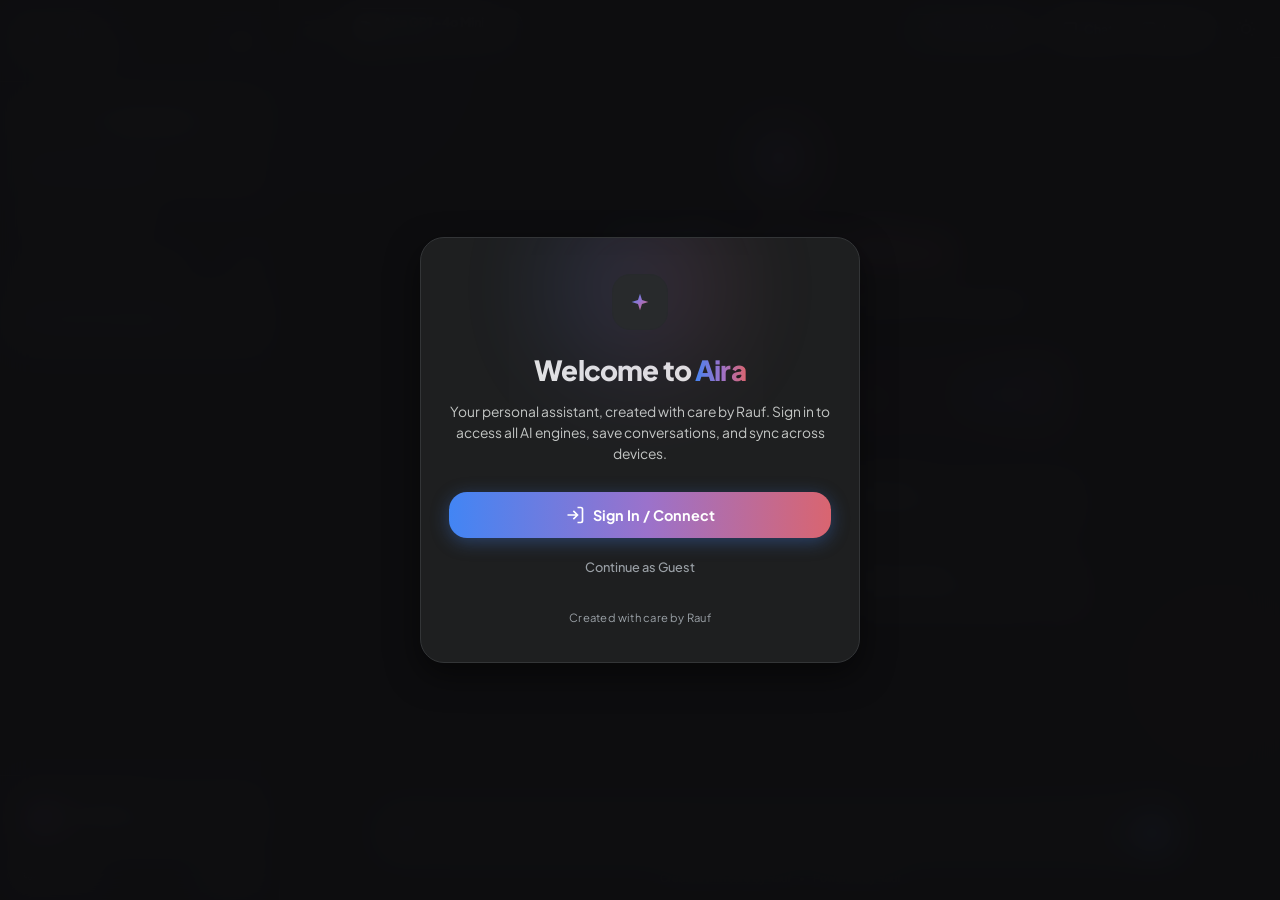
==== commit 42d53c71: "refactor: update branding and system identity Standardize creator attribution across all files and u" ====
--- a/index.html
+++ b/index.html
@@ -568,7 +568,7 @@
               </div>
               <div>
                 <strong>Aira AI Assistant</strong>
-                <div class="developer-tag">Developer: <span>Rauf</span></div>
+                <div class="developer-tag"><span>Created with care by Rauf</span></div>
               </div>
             </div>
             <p class="about-text">Aira is a personal assistant created with care by Rauf. Features real-time streaming conversations, smart categorized AI engines, live duplex voice calling, vision analysis, high-resolution artwork generation, and cloud sync.</p>
--- a/style.css
+++ b/style.css
@@ -1,6 +1,6 @@
 /* ==========================================================================
-   AIRA AI - GOOGLE GEMINI INSPIRED MODERN STYLESHEET
-   Developer: Rauf | Powered by Puter.js
+   AIRA AI - PERSONAL ASSISTANT
+   Created with care by Rauf | Powered by Rauf
    ========================================================================== */
 
 :root {
